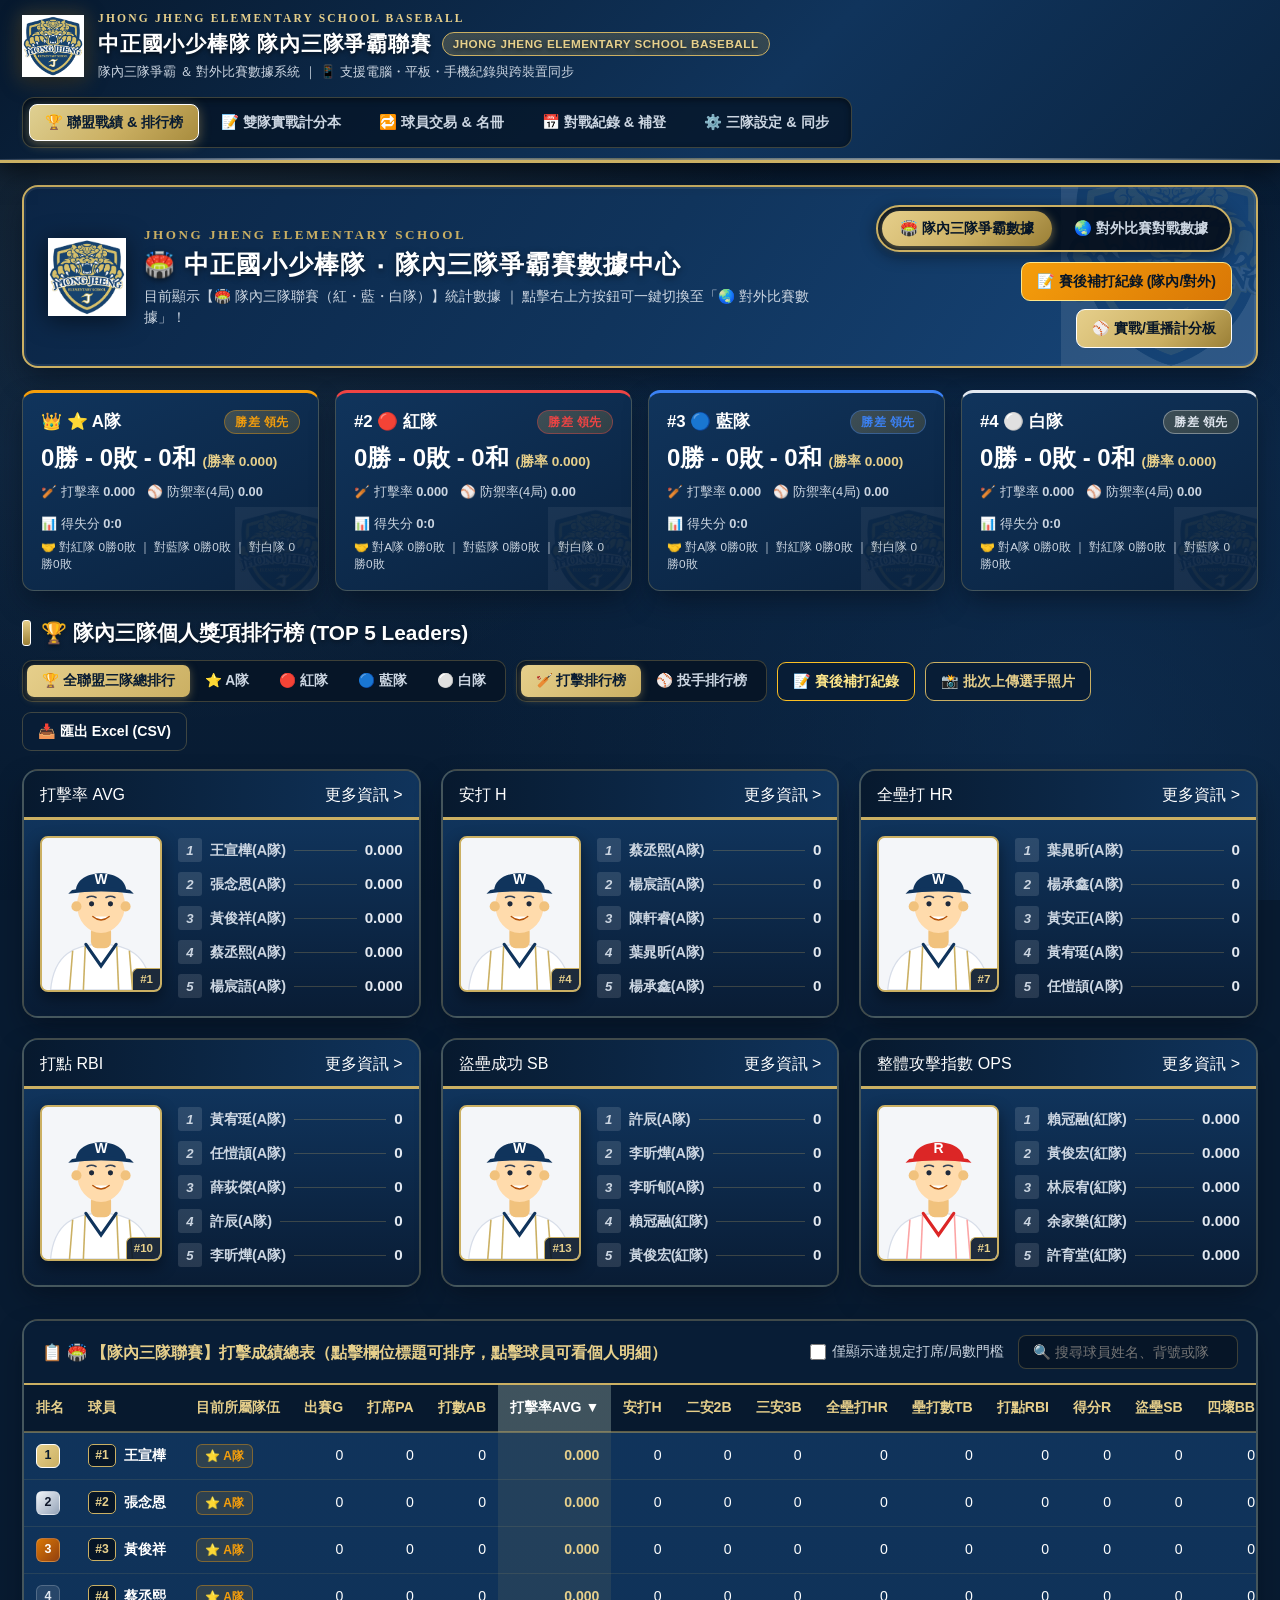
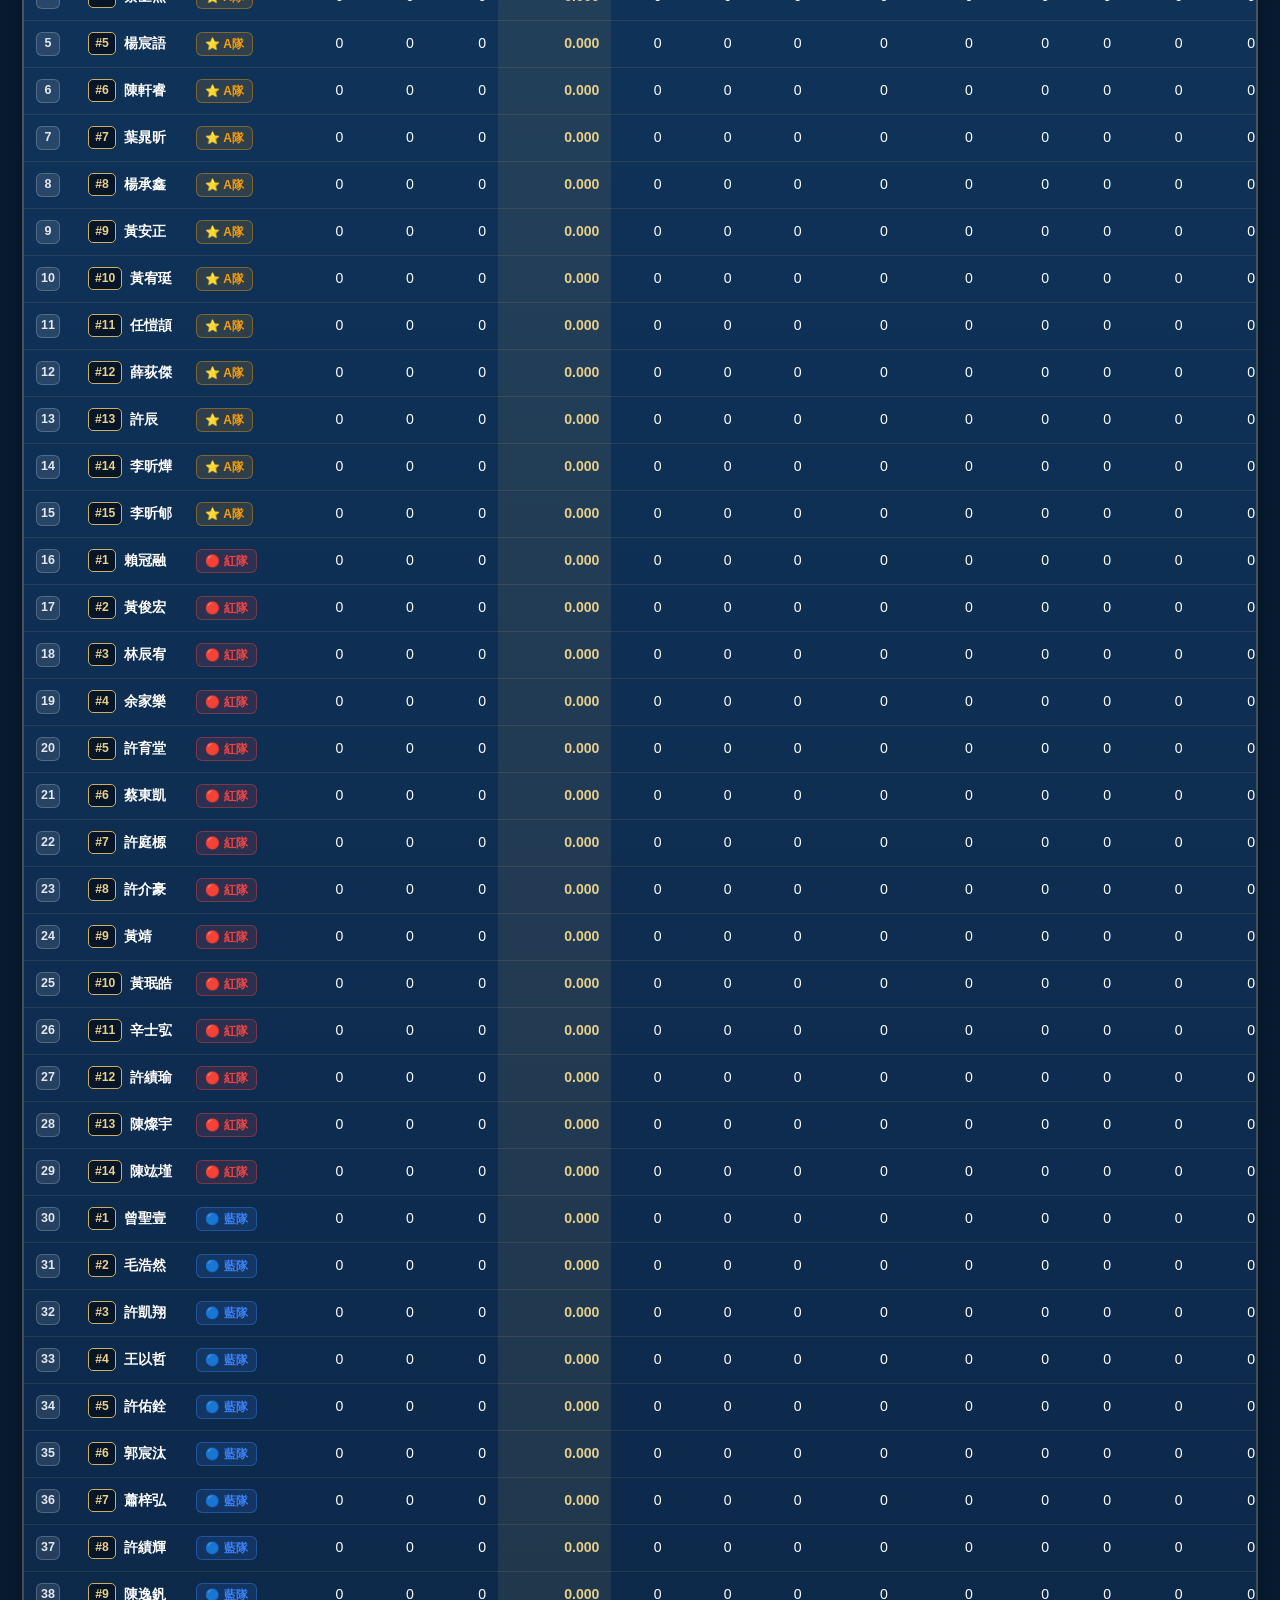
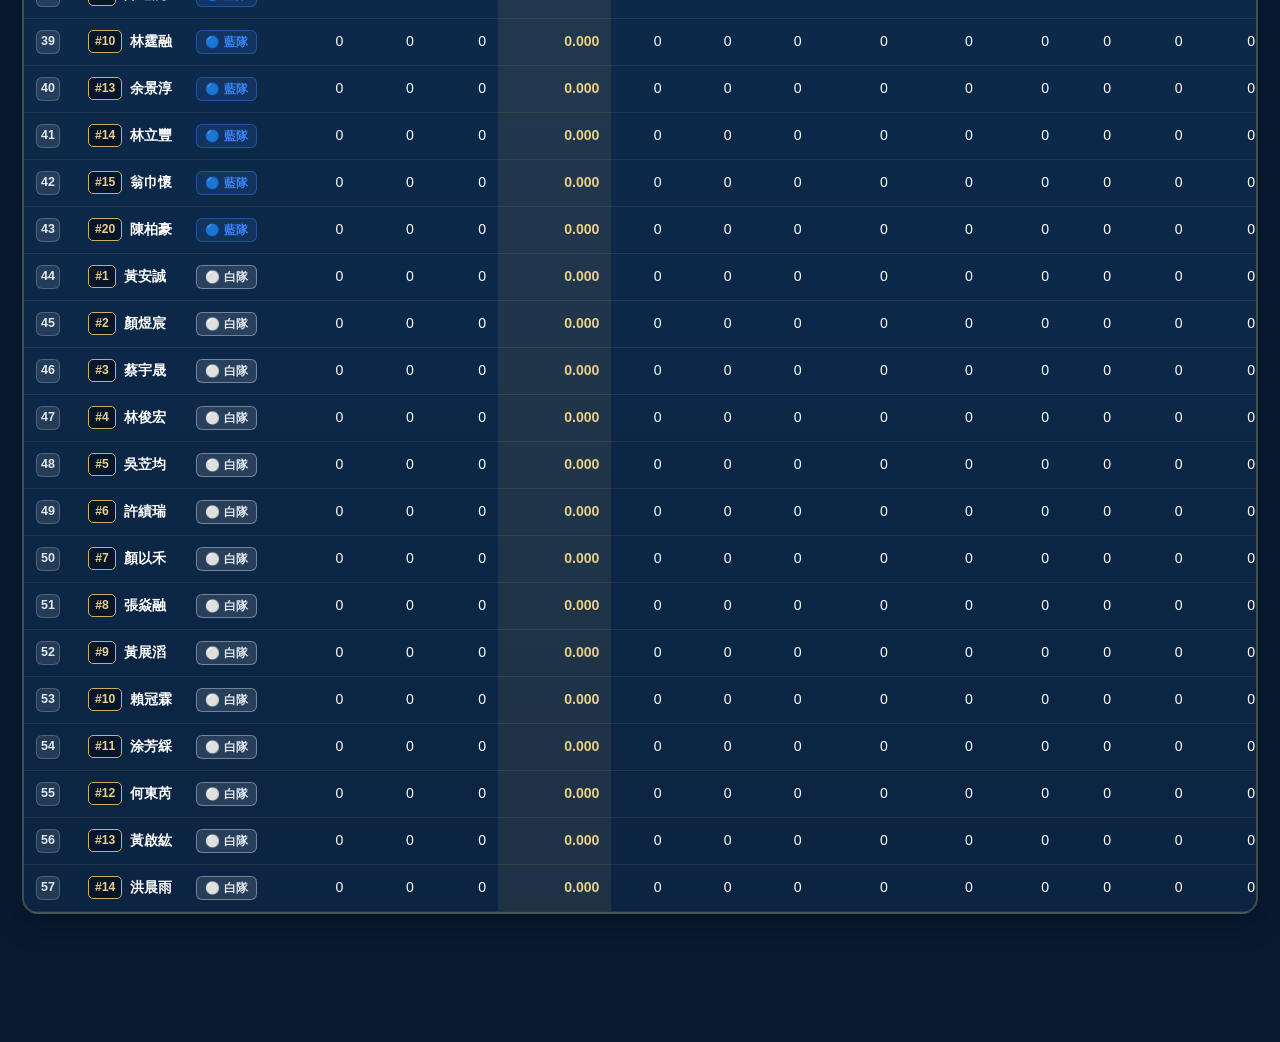
==== index.html @ 038905d0 "Add files via upload" ====
<!DOCTYPE html>
<html lang="zh-TW">
<head>
    <meta charset="UTF-8">
    <meta name="viewport" content="width=device-width, initial-scale=1.0, maximum-scale=1.0, user-scalable=no">
    <meta name="apple-mobile-web-app-capable" content="yes">
    <meta name="apple-mobile-web-app-status-bar-style" content="black-translucent">
    <meta name="theme-color" content="#10345c">
    <title>中正國小少棒隊｜JHONG JHENG ELEMENTARY SCHOOL 三隊聯賽・數據排行・計分本</title>
    <link rel="icon" type="image/png" href="assets/logo.png">
    <link rel="apple-touch-icon" href="assets/logo.png">
    <link rel="manifest" href="manifest.json">
    <link rel="stylesheet" href="css/styles.css">
</head>
<body>

    <!-- 頂部中正國小金獅盾牌導覽列 -->
    <header class="top-header">
        <div class="header-inner">
            <div class="brand-group">
                <img src="assets/logo.png" alt="中正國小少棒隊徽 JHONG JHENG ELEMENTARY SCHOOL" class="brand-logo-img">
                <div class="brand-titles">
                    <div class="varsity-eng">JHONG JHENG ELEMENTARY SCHOOL BASEBALL</div>
                    <h1>
                        <span id="header-team-name">中正國小少棒隊 隊內三隊爭霸聯賽</span>
                        <span id="header-season-badge" class="season-badge">115學年度賽季</span>
                    </h1>
                    <p id="header-sub-title">三隊循環對抗・CPBL 數據排行・雙邊計分本・球員交易系統</p>
                </div>
            </div>

            <!-- 桌面與平板橫向導覽按鈕 -->
            <nav class="desktop-nav">
                <button class="nav-btn active" data-tab="toplist">🏆 聯盟戰績 & 排行榜</button>
                <button class="nav-btn" data-tab="scorebook">
                    📝 雙隊實戰計分本
                    <span id="nav-live-dot" class="live-dot" style="display:none;"></span>
                </button>
                <button class="nav-btn" data-tab="trades">🔁 球員交易 & 名冊</button>
                <button class="nav-btn" data-tab="games">📅 對戰紀錄 & 補登</button>
                <button class="nav-btn" data-tab="settings">⚙️ 三隊設定 & 同步</button>
            </nav>
        </div>
    </header>

    <!-- 主內容區 -->
    <main class="main-container">

        <!-- 中正國小少棒隊 金獅盾牌專屬英雄橫幅 + 隊內/對外數據一鍵切換 -->
        <section class="jj-hero-banner">
            <div class="jj-hero-left">
                <img src="assets/logo.png" alt="JHONG JHENG Crest" class="jj-hero-crest">
                <div class="jj-hero-text">
                    <div class="eng-motto">JHONG JHENG ELEMENTARY SCHOOL</div>
                    <h2 id="hero-mode-title">中正國小少棒隊 ‧ 隊內三隊爭霸賽數據中心</h2>
                    <p id="hero-mode-desc">瑞獅金爪・皇家藏青 ｜ 同一網址一鍵切換「隊內三隊聯賽」與「對外正式比賽」數據排行＆事後補打紀錄</p>
                </div>
            </div>
            <div style="display:flex;flex-direction:column;align-items:flex-end;gap:10px;z-index:1;">
                <!-- 🏟️ 隊內三隊 vs 🌏 對外比賽 一鍵切換膠囊 -->
                <div class="mode-switch-capsule">
                    <button type="button" id="btn-mode-intra" class="mode-switch-btn active" onclick="app.setDataMode('intra')">
                        🏟️ 隊內三隊爭霸數據
                    </button>
                    <button type="button" id="btn-mode-external" class="mode-switch-btn" onclick="app.setDataMode('external')">
                        🌏 對外比賽對戰數據
                    </button>
                </div>
                <div style="display:flex;gap:8px;flex-wrap:wrap;justify-content:flex-end;">
                    <button class="btn" style="background:linear-gradient(135deg,#f59e0b,#d97706);color:#061527;font-weight:900;border-color:#fde68a;" onclick="app.openQuickBoxEntryModal()">
                        📝 賽後補打紀錄 (隊內/對外)
                    </button>
                    <button class="btn btn-primary" onclick="app.switchTab('scorebook')">⚾ 實戰/重播計分板</button>
                </div>
            </div>
        </section>

        <!-- 三隊聯盟戰績排行看板 / 對外比賽戰績總覽看板 -->
        <section id="league-standings-container" class="team-summary-bar"></section>

        <!-- ==============================================================
             分頁 1：CPBL 風格數據排行榜與全聯盟統計表 (Toplist View)
             ============================================================== -->
        <section id="view-toplist" class="tab-view active">
            <div class="section-toolbar">
                <h2 id="toplist-section-title" class="section-title">CPBL 個人獎項排行榜 (TOP 5 Leaders)</h2>
                <div style="display:flex;align-items:center;gap:10px;flex-wrap:wrap;">
                    <div id="team-filter-pills" class="pill-switch"></div>
                    <div class="pill-switch">
                        <button id="btn-cat-batting" class="pill-btn active" onclick="app.setStatsCategory('batting')">🏏 打擊排行榜</button>
                        <button id="btn-cat-pitching" class="pill-btn" onclick="app.setStatsCategory('pitching')">⚾ 投手排行榜</button>
                    </div>
                    <button class="btn" style="border-color:#fbbf24;color:#fde68a;" onclick="app.openQuickBoxEntryModal()">📝 賽後補打紀錄</button>
                    <button class="btn" style="border-color:var(--jj-gold);color:var(--jj-gold-light);" onclick="app.goToPhotoUploadSection()">📸 批次上傳選手照片</button>
                    <button class="btn" onclick="app.exportCSVStats()">📥 匯出 Excel (CSV)</button>
                </div>
            </div>

            <!-- CPBL 風格 TOP 5 榮譽卡片網格 -->
            <div id="toplist-podium-grid" class="toplist-grid"></div>

            <!-- 完整可排序數據統計總表 -->
            <div class="stats-table-card">
                <div class="table-filter-bar">
                    <strong id="table-category-title" style="font-size:1.02rem;color:var(--cpbl-gold-light);">📋 聯盟打擊成績總表</strong>
                    <div style="display:flex;align-items:center;gap:14px;flex-wrap:wrap;">
                        <label style="display:flex;align-items:center;gap:6px;font-size:0.86rem;cursor:pointer;color:var(--text-secondary);">
                            <input type="checkbox" onchange="app.toggleQualifyFilter(this.checked)" style="width:16px;height:16px;">
                            僅顯示達規定打席/局數門檻
                        </label>
                        <input type="search" class="search-input" placeholder="🔍 搜尋球員姓名、背號或隊伍..." oninput="app.setSearchQuery(this.value)">
                    </div>
                </div>
                <div class="table-scroll-wrapper">
                    <table class="cpbl-table">
                        <thead id="cpbl-stats-thead"></thead>
                        <tbody id="cpbl-stats-tbody"></tbody>
                    </table>
                </div>
            </div>
        </section>

        <!-- ==============================================================
             分頁 2：三隊雙邊對戰實戰電子計分本 (Dual-Team Live Scorebook)
             ============================================================== -->
        <section id="view-scorebook" class="tab-view">
            <!-- 雙頻道實戰計分本切換器（校內三隊賽 ⇄ 對外代表隊） -->
            <div class="channel-switch-bar" style="margin-bottom:16px;">
                <button type="button" id="sb-channel-btn-intra" class="channel-pill active" onclick="app.switchScorebookChannel('intra')">
                    <span id="sb-dot-intra" class="channel-status-dot"></span>
                    <span id="sb-label-intra">🏟️ 校內比賽計分本</span>
                </button>
                <button type="button" id="sb-channel-btn-external" class="channel-pill channel-ext" onclick="app.switchScorebookChannel('external')">
                    <span id="sb-dot-external" class="channel-status-dot"></span>
                    <span id="sb-label-external">🌏 對外比賽計分本</span>
                </button>
            </div>

            <!-- A. 開新比賽設定面板 (支援隊內三隊練習賽 & 對外正式比賽實戰/事後逐球重播補打) -->
            <div id="scorebook-setup-panel" class="stats-table-card" style="padding:22px;">
                <div class="section-toolbar">
                    <h2 id="setup-panel-title" class="section-title">⚾ 開啟新比賽（實戰逐球記錄 ／ 賽後逐打席重播補打）</h2>
                    <button class="btn" style="background:linear-gradient(135deg,#f59e0b,#d97706);color:#061527;font-weight:900;border-color:#fde68a;" onclick="app.openQuickBoxEntryModal()">
                        📝 現場沒空記？點此「賽後表格快速補打紀錄」
                    </button>
                </div>

                <!-- 選擇比賽性質：隊內三隊賽 vs 對外比賽 -->
                <div style="margin-bottom:16px;padding:12px 16px;background:rgba(6,21,39,0.65);border:1.5px solid var(--jj-gold);border-radius:12px;display:flex;align-items:center;justify-content:space-between;flex-wrap:wrap;gap:10px;">
                    <div style="font-weight:900;color:var(--jj-gold-light);font-size:0.95rem;">
                        🎯 請選擇本場比賽類型（數據將自動歸入對應排行榜）：
                    </div>
                    <div class="pill-switch">
                        <button type="button" id="setup-type-intra" class="pill-btn active" onclick="app.setSetupGameType('intra')">
                            🏟️ 隊內三隊練習賽（紅・藍・白隊）
                        </button>
                        <button type="button" id="setup-type-external" class="pill-btn" onclick="app.setSetupGameType('external')">
                            🌏 對外正式/友誼賽（🦁 中正國小 vs 外校對手）
                        </button>
                    </div>
                </div>

                <!-- 對外比賽專屬設定列（當選擇「對外正式/友誼賽」時顯示） -->
                <div id="setup-external-fields" class="form-grid" style="display:none;margin-bottom:14px;padding:14px;background:rgba(56,189,248,0.1);border:1.5px solid #38bdf8;border-radius:12px;">
                    <div class="form-group">
                        <label style="color:#7dd3fc;font-weight:800;">⚔️ 外校對手學校名稱（必填）</label>
                        <input type="text" id="setup-opp-name" class="form-control" placeholder="例如：復興國小、忠孝國小、東園國小" value="外校對手">
                    </div>
                    <div class="form-group">
                        <label style="color:#7dd3fc;font-weight:800;">🦁 中正國小攻守順序</label>
                        <select id="setup-jj-side" class="form-control">
                            <option value="away" selected>🚩 中正國小先攻（客隊・上半局打擊）</option>
                            <option value="home">🏠 中正國小後攻（主隊・下半局打擊）</option>
                        </select>
                    </div>
                </div>

                <div class="form-grid">
                    <div class="form-group">
                        <label>比賽日期（若事後補打可選過去日期）</label>
                        <input type="date" id="setup-game-date" class="form-control">
                    </div>
                    <div class="form-group">
                        <label>賽事名稱 / 盃賽輪次</label>
                        <input type="text" id="setup-tournament" class="form-control" value="隊內三隊爭霸練習賽 (4局制)">
                    </div>
                    <div class="form-group">
                        <label>正規比賽局數</label>
                        <select id="setup-innings" class="form-control">
                            <option value="4" selected>4 局制（中正隊內比賽標準）</option>
                            <option value="3">3 局制（短局循環賽）</option>
                            <option value="5">5 局制</option>
                            <option value="6">6 局制（對外正式少棒賽標準）</option>
                        </select>
                    </div>
                    <div class="form-group" id="setup-pitcher-mode-group">
                        <label>投手指派模式（練習賽預設由自己隊伍投手投球）</label>
                        <select id="setup-pitcher-mode" class="form-control">
                            <option value="same" selected>🤝 同隊投手制（自己隊伍的投手投給自己隊友打）</option>
                            <option value="opponent">⚔️ 對抗投手制（由守備方投手投球）</option>
                        </select>
                    </div>
                </div>

                <!-- A1. 隊內三隊對戰先發設定區 -->
                <div id="setup-intra-lineup-grid" class="scorebook-layout" style="margin-top:16px;">
                    <div style="background:var(--bg-secondary);padding:16px;border-radius:12px;border:1px solid var(--border-color);">
                        <h3 style="color:var(--cpbl-gold-light);margin-bottom:10px;">🚩 先攻隊伍（客隊 Away — 上半局進攻 ＆ 由本隊投手投球）</h3>
                        <div class="form-grid">
                            <div class="form-group">
                                <label>選擇先攻隊伍</label>
                                <select id="setup-away-team" class="form-control" onchange="app.updateSetupTeamLineups()"></select>
                            </div>
                            <div class="form-group">
                                <label>先攻隊本隊投手（上半局投球給自己隊友打）</label>
                                <select id="setup-away-sp" class="form-control"></select>
                            </div>
                        </div>
                        <label style="display:block;font-size:0.82rem;color:var(--text-secondary);margin-bottom:6px;">勾選先攻隊本場打序球員：</label>
                        <div id="setup-away-lineup-list" style="display:grid;gap:6px;"></div>
                    </div>

                    <div style="background:var(--bg-secondary);padding:16px;border-radius:12px;border:1px solid var(--border-color);">
                        <h3 style="color:#93c5fd;margin-bottom:10px;">🏠 後攻隊伍（主隊 Home — 下半局進攻 ＆ 由本隊投手投球）</h3>
                        <div class="form-grid">
                            <div class="form-group">
                                <label>選擇後攻隊伍</label>
                                <select id="setup-home-team" class="form-control" onchange="app.updateSetupTeamLineups()"></select>
                            </div>
                            <div class="form-group">
                                <label>後攻隊本隊投手（下半局投球給自己隊友打）</label>
                                <select id="setup-home-sp" class="form-control"></select>
                            </div>
                        </div>
                        <label style="display:block;font-size:0.82rem;color:var(--text-secondary);margin-bottom:6px;">勾選後攻隊本場打序球員：</label>
                        <div id="setup-home-lineup-list" style="display:grid;gap:6px;"></div>
                    </div>
                </div>

                <!-- A2. 對外比賽（🦁 中正國小代表隊）先發打序與先發投手設定區 -->
                <div id="setup-external-lineup-box" style="display:none;margin-top:16px;background:var(--bg-secondary);padding:16px;border-radius:12px;border:1.5px solid var(--jj-gold);">
                    <h3 style="color:var(--jj-gold-light);margin-bottom:10px;">🦁 中正國小少棒代表隊 — 本場對外先發投手 ＆ 先發打序（⭐ A隊主力優先置頂）</h3>
                    <div class="form-grid" style="margin-bottom:12px;">
                        <div class="form-group">
                            <label>⚾ 中正國小本場先發投手 (SP)</label>
                            <select id="setup-ext-jj-sp" class="form-control"></select>
                        </div>
                    </div>
                    <label style="display:block;font-size:0.84rem;color:var(--text-secondary);margin-bottom:6px;">🔢 點擊下方球員排入本場對外先發打序（第 1 棒 ～ 第 N 棒）：</label>
                    <div id="setup-ext-jj-lineup-list" style="display:grid;gap:6px;"></div>
                </div>

                <div style="margin-top:20px;display:flex;justify-content:space-between;align-items:center;flex-wrap:wrap;gap:10px;">
                    <button type="button" class="btn" onclick="app.openQuickBoxEntryModal()">
                        📋 不想逐球按？改用「賽後表格快速補打紀錄」
                    </button>
                    <button class="btn btn-primary" style="font-size:1.05rem;padding:12px 26px;" onclick="app.handleStartLiveGame()">
                        🚀 開始比賽！進入實戰/補打計分板
                    </button>
                </div>
            </div>

            <!-- B. 進行中比賽實戰操作台 (支援手機直向與平板雙欄) -->
            <div id="scorebook-live-panel" style="display:none;">
                <div class="scoreboard-box">
                    <div class="scoreboard-top-meta">
                        <span id="live-tournament-title">比賽進行中</span>
                        <div style="display:flex;align-items:center;gap:8px;">
                            <button type="button" class="btn" style="padding:3px 10px;font-size:0.76rem;border-color:var(--jj-gold);" onclick="app.shareParentLiveLink()">
                                📺 複製家長直播連結
                            </button>
                            <span id="live-inning-badge" class="inning-badge-live">1局上</span>
                        </div>
                    </div>
                    <div class="table-scroll-wrapper">
                        <table id="live-linescore-table" class="linescore-table"></table>
                    </div>
                    <div class="bso-pitch-strip">
                        <div class="bso-group">
                            <div class="bso-item">
                                <span style="color:var(--ball-green);">B</span>
                                <span id="dot-b-1" class="bso-dot"></span>
                                <span id="dot-b-2" class="bso-dot"></span>
                                <span id="dot-b-3" class="bso-dot"></span>
                            </div>
                            <div class="bso-item">
                                <span style="color:var(--strike-yellow);">S</span>
                                <span id="dot-s-1" class="bso-dot"></span>
                                <span id="dot-s-2" class="bso-dot"></span>
                            </div>
                            <div class="bso-item">
                                <span style="color:var(--out-red);">O</span>
                                <span id="dot-o-1" class="bso-dot"></span>
                                <span id="dot-o-2" class="bso-dot"></span>
                            </div>
                        </div>
                        <div id="live-pitch-count-pill" class="pitch-limit-pill">⚾ 投手用球數：0 球</div>
                    </div>
                </div>

                <div class="scorebook-layout live-scorebook-grid">
                    <div class="live-left-col">
                        <div class="diamond-card" id="live-diamond-card">
                            <div class="diamond-mode-banner">
                                <span id="live-attack-defense-tag" class="attack-defense-tag batting">🔥 對戰進行中</span>
                                <button class="btn" style="padding:4px 10px;font-size:0.78rem;" onclick="window.scorebook.switchHalfInning(true); app.renderScorebookView();">
                                    🔔 手動換半局 (攻守交換)
                                </button>
                            </div>

                            <div class="diamond-field">
                                <div class="diamond-lines"></div>
                                <div id="diamond-base-second" class="base-node base-second" onclick="app.onBaseClicked('second')">
                                    <span class="base-label">二壘 (2B)</span>
                                    <span id="diamond-runner-second" class="runner-name">空壘</span>
                                </div>
                                <div id="diamond-base-third" class="base-node base-third" onclick="app.onBaseClicked('third')">
                                    <span class="base-label">三壘 (3B)</span>
                                    <span id="diamond-runner-third" class="runner-name">空壘</span>
                                </div>
                                <div id="diamond-base-first" class="base-node base-first" onclick="app.onBaseClicked('first')">
                                    <span class="base-label">一壘 (1B)</span>
                                    <span id="diamond-runner-first" class="runner-name">空壘</span>
                                </div>
                                <div class="home-plate-indicator">⚾ 本壘 Home (點壘包可記盜壘/暴投推進)</div>
                            </div>

                            <!-- 🏟️ 球場大螢幕電視牆全壘打煙火特效 (HOME RUN Jumbotron Overlay) -->
                            <div id="hr-jumbotron-overlay" class="hr-jumbotron-overlay" onclick="app.hideHomeRunJumbotron()">
                                <canvas id="hr-fireworks-canvas" class="hr-fireworks-canvas"></canvas>
                                <div class="hr-jumbotron-content">
                                    <div class="hr-stadium-lights"></div>
                                    <div class="hr-flying-ball">⚾</div>
                                    <div class="hr-main-title" data-text="HOME RUN!">HOME RUN!</div>
                                    <div id="hr-batter-banner" class="hr-batter-banner">🔥 全壘打！</div>
                                    <div class="hr-sub-hint">🎆 JHONG JHENG STADIUM JUMBOTRON 🎆</div>
                                </div>
                            </div>
                        </div>

                        <!-- 當前打者 vs 投手雙邊對決資訊列 -->
                        <div id="live-matchup-info" class="matchup-bar"></div>

                        <div class="action-pad-card play-log-card" style="margin-top:14px;">
                            <div class="pad-group-title">
                                <span>📢 即時逐球/打席文字轉播 (Play-by-Play)</span>
                            </div>
                            <div id="live-play-log" class="play-log-list"></div>
                        </div>
                    </div>

                    <!-- 右欄：手機/平板大按鈕記錄區 -->
                    <div class="action-pad-card live-right-col">
                        <!-- 語音播報確認橫幅與擬真主播聲線選擇 -->
                        <div class="voice-confirm-bar">
                            <div id="voice-action-toast" class="voice-action-toast">🔊 點擊下方按鈕將同步語音播報確認</div>
                            <div style="display:flex;align-items:center;gap:6px;flex-wrap:wrap;">
                                <select id="voice-select-dropdown" class="form-control" style="width:auto;max-width:165px;padding:4px 8px;font-size:0.75rem;height:30px;" onchange="app.onVoiceSelectChange(this.value)" title="選擇播報員聲線（推薦 Natural 自然人聲）">
                                    <option value="">🎙️ 自動最佳擬真人聲</option>
                                </select>
                                <button type="button" id="btn-toggle-voice" class="btn voice-toggle-btn" onclick="app.toggleVoiceAnnounce()">
                                    🔊 語音播報：開
                                </button>
                            </div>
                        </div>

                        <div class="pad-group-title">
                            <span>1️⃣ 逐球記錄（同時累計球數與守備隊投手用球數）</span>
                            <button class="btn" style="padding:4px 10px;font-size:0.78rem;" onclick="app.handleUndo()">↩️ 復原上一步 (Undo)</button>
                        </div>
                        <div class="pitch-btn-grid">
                            <button class="touch-btn btn-strike" onclick="app.handlePitchBtn('strike_looking')">
                                好球進壘<small>Strike (目送)</small>
                            </button>
                            <button class="touch-btn btn-strike" onclick="app.handlePitchBtn('strike_swinging')">
                                揮棒落空<small>Swinging</small>
                            </button>
                            <button class="touch-btn btn-foul" onclick="app.handlePitchBtn('foul')">
                                界外球<small>Foul Ball</small>
                            </button>
                            <button class="touch-btn btn-ball" onclick="app.handlePitchBtn('ball')">
                                壞球<small>Ball</small>
                            </button>
                        </div>

                        <div class="pad-group-title">
                            <span>2️⃣ 打席結果：安打與保送上壘（同時記打者安打/打點 & 投手被安打/失分）</span>
                        </div>
                        <div class="play-btn-grid">
                            <button class="touch-btn btn-hit" onclick="app.handlePlayBtn('1B')">
                                一壘安打<small>1B Single</small>
                            </button>
                            <button class="touch-btn btn-hit" onclick="app.handlePlayBtn('2B')">
                                二壘安打<small>2B Double</small>
                            </button>
                            <button class="touch-btn btn-hit" onclick="app.handlePlayBtn('3B')">
                                三壘安打<small>3B Triple</small>
                            </button>
                            <button class="touch-btn btn-hr" onclick="app.handlePlayBtn('HR')">
                                🔥 全壘打<small>HR Home Run</small>
                            </button>
                            <button class="touch-btn btn-walk" onclick="app.handlePlayBtn('BB')">
                                四壞保送<small>BB Walk</small>
                            </button>
                            <button class="touch-btn btn-walk" onclick="app.handlePlayBtn('HBP')">
                                觸身球<small>HBP</small>
                            </button>
                        </div>

                        <div class="pad-group-title">
                            <span>3️⃣ 打席結果：出局、犧牲打與守備失誤</span>
                        </div>
                        <div class="play-btn-grid">
                            <button class="touch-btn btn-out" onclick="app.handlePlayBtn('SO')">
                                三振出局<small>SO Strikeout</small>
                            </button>
                            <button class="touch-btn btn-out" onclick="app.handlePlayBtn('GO')">
                                滾地出局<small>GO Groundout</small>
                            </button>
                            <button class="touch-btn btn-out" onclick="app.handlePlayBtn('FO')">
                                飛球出局<small>FO Flyout</small>
                            </button>
                            <button class="touch-btn btn-out" onclick="app.handlePlayBtn('DP')">
                                雙殺守備<small>DP (2 Outs)</small>
                            </button>
                            <button class="touch-btn btn-sac" onclick="app.handlePlayBtn('SAC')">
                                犧牲觸擊<small>SAC Bunt</small>
                            </button>
                            <button class="touch-btn btn-sac" onclick="app.handlePlayBtn('SF')">
                                高飛犧牲打<small>SF (三壘得分)</small>
                            </button>
                            <button class="touch-btn btn-walk" style="grid-column: span 3;" onclick="app.handlePlayBtn('ROE')">
                                ⚠️ 守備失誤上壘 (Error / ROE) — 記守備方失誤 1 次、非自責分
                            </button>
                        </div>

                        <div class="utility-btn-row">
                            <button class="btn" onclick="app.openChangePitcherModal()">🔄 更換投手</button>
                            <button class="btn" onclick="app.promptChangeBatter()">🔢 排序打序 / 切換棒次</button>
                            <button class="btn btn-primary" style="margin-left:auto;" onclick="app.openFinalizeGameModal()">
                                🏁 結束比賽並結算兩隊成績
                            </button>
                            <button class="btn btn-danger" onclick="app.cancelLiveGame()">放棄本場</button>
                        </div>
                    </div>
                </div>
            </div>
        </section>

        <!-- ==============================================================
             分頁 3：球員交易中心與三隊球員名冊管理 (Trades & Roster View)
             ============================================================== -->
        <section id="view-trades" class="tab-view">
            <div class="section-toolbar">
                <h2 class="section-title">🔁 三隊球員交易中心 (Trade Center) & 異動公告</h2>
                <button class="btn btn-primary" onclick="app.openEditPlayerModal()">➕ 新增球員至隊伍</button>
            </div>

            <!-- 球員交易操作台 + 交易歷史公告 -->
            <div class="scorebook-layout" style="margin-bottom:24px;">
                <div class="stats-table-card" style="padding:20px;margin-bottom:0;">
                    <h3 style="color:var(--cpbl-gold-light);margin-bottom:6px;">🤝 發起球員交易 / 隊伍移籍</h3>
                    <p style="font-size:0.82rem;color:var(--text-secondary);margin-bottom:14px;">
                        勾選雙方欲交換的球員（支援 1換1、多換多、或單方轉隊）。交易後球員將移籍至新隊伍，且<strong>交易前在原隊伍的比賽數據會完整保留</strong>於個人分段數據與原隊歷史戰績中！
                    </p>

                    <div class="form-grid">
                        <div class="form-group">
                            <label>甲方隊伍 (送出球員至乙方)</label>
                            <select id="trade-team-a" class="form-control" onchange="app.renderTradeMachine()"></select>
                            <div id="trade-players-a" style="margin-top:8px;display:grid;gap:6px;max-height:210px;overflow-y:auto;"></div>
                        </div>
                        <div class="form-group">
                            <label>乙方隊伍 (送出球員至甲方)</label>
                            <select id="trade-team-b" class="form-control" onchange="app.renderTradeMachine()"></select>
                            <div id="trade-players-b" style="margin-top:8px;display:grid;gap:6px;max-height:210px;overflow-y:auto;"></div>
                        </div>
                    </div>

                    <div class="form-group" style="margin-bottom:14px;">
                        <label>交易說明 / 備註（將顯示於聯盟交易公告）</label>
                        <input type="text" id="trade-note" class="form-control" placeholder="例如：季中戰力平衡交易，雙方補強投手與游擊防區">
                    </div>

                    <button class="btn btn-primary" style="width:100%;justify-content:center;padding:11px;" onclick="app.executeTrade()">
                        🔁 正式執行球員交易並發布公告
                    </button>
                </div>

                <div class="stats-table-card" style="padding:20px;margin-bottom:0;">
                    <h3 style="color:var(--cpbl-gold-light);margin-bottom:12px;">📢 聯盟官方球員交易與異動歷史紀錄</h3>
                    <div id="trade-history-list" style="max-height:360px;overflow-y:auto;"></div>
                </div>
            </div>

            <!-- 📸 選手照片整個資料夾批次上傳專區 (檔名＝選手名稱) -->
            <div id="photo-batch-upload-section" class="stats-table-card" style="padding:20px;margin-bottom:24px;">
                <div style="display:flex;justify-content:space-between;align-items:flex-start;flex-wrap:wrap;gap:14px;margin-bottom:14px;">
                    <div>
                        <h3 style="color:var(--cpbl-gold-light);margin-bottom:6px;font-size:1.12rem;">
                            📸 選手照片資料夾批次上傳區（檔名 ＝ 選手名稱，例如：賴冠融.jpg）
                        </h3>
                        <p style="font-size:0.84rem;color:var(--text-secondary);">
                            選擇包含學生照片的<strong>整個資料夾</strong>（或多張照片），系統會自動比對照片檔名與三隊 42 位選手姓名，自動壓縮裁切並同步至雲端資料庫與 CPBL 第一名排行榜！您也可以直接點擊下方任一選手大頭貼單獨更換照片。
                        </p>
                    </div>
                    <div style="display:flex;gap:10px;flex-wrap:wrap;">
                        <label class="btn btn-primary" style="cursor:pointer;">
                            📁 選擇整個照片資料夾上傳
                            <input type="file" id="folder-photo-input" webkitdirectory directory multiple accept="image/*" style="display:none;" onchange="app.handleFolderPhotoUpload(event)">
                        </label>
                        <label class="btn" style="cursor:pointer;border-color:var(--jj-gold);">
                            🖼️ 或多選照片檔案上傳
                            <input type="file" id="multi-photo-input" multiple accept="image/*" style="display:none;" onchange="app.handleFolderPhotoUpload(event)">
                        </label>
                        <input type="file" id="single-player-photo-input" accept="image/*" style="display:none;" onchange="app.handleSinglePlayerPhotoUpload(event)">
                    </div>
                </div>

                <div id="photo-upload-status-bar" style="font-size:0.84rem;font-weight:800;color:var(--jj-gold-light);margin-bottom:12px;"></div>
                <div id="photo-upload-wall-grid" class="photo-wall-grid"></div>
            </div>

            <!-- 三隊球員完整名冊 -->
            <div class="stats-table-card">
                <div class="table-filter-bar">
                    <strong style="color:var(--cpbl-gold-light);">🧢 三隊全體球員名冊（點擊球員姓名可查看個人數據卡與交易前後分段數據）</strong>
                </div>
                <div class="table-scroll-wrapper">
                    <table class="cpbl-table">
                        <thead>
                            <tr>
                                <th class="align-left">目前隊伍</th>
                                <th class="align-left">背號</th>
                                <th class="align-left">姓名</th>
                                <th class="align-left">年級</th>
                                <th class="align-left">守備位置</th>
                                <th class="align-left">投打習慣</th>
                                <th>本季總打擊</th>
                                <th>本季總投球</th>
                                <th class="align-left">球員備註 / 交易紀錄</th>
                                <th>操作</th>
                            </tr>
                        </thead>
                        <tbody id="roster-list-tbody"></tbody>
                    </table>
                </div>
            </div>
        </section>

        <!-- ==============================================================
             分頁 4：歷史對戰紀錄與單場 Box Score (Games History View)
             ============================================================== -->
        <section id="view-games" class="tab-view">
            <div class="section-toolbar">
                <h2 class="section-title" id="games-history-section-title">歷史對戰計分本與成績查詢（隊內三隊賽 ＆ 對外賽事）</h2>
                <div style="display:flex;gap:10px;flex-wrap:wrap;">
                    <button class="btn" style="background:linear-gradient(135deg,#0f3d3e,#0b5345);color:#fff;border-color:#34d399;font-weight:900;" onclick="app.openQuickBoxEntryModal(null, 'external')">🌏 補打對外比賽紀錄</button>
                    <button class="btn" onclick="app.openQuickBoxEntryModal(null, 'intra')">🏟️ 補打隊內比賽紀錄</button>
                    <button class="btn btn-primary" onclick="app.switchTab('scorebook')">⚾ 前往實戰計分本</button>
                </div>
            </div>
            <div id="games-history-list" class="games-list-grid"></div>
        </section>

        <!-- ==============================================================
             分頁 5：三隊自訂名稱、規則設定與跨裝置同步 (Settings View)
             ============================================================== -->
        <section id="view-settings" class="tab-view">
            <div class="section-toolbar">
                <h2 class="section-title">三隊名稱自訂・少棒規則設定・跨裝置同步</h2>
            </div>

            <div class="scorebook-layout">
                <div class="stats-table-card" style="padding:20px;">
                    <h3 style="color:var(--cpbl-gold-light);margin-bottom:14px;">⚙️ 聯盟與三支隊伍名稱/代表色設定</h3>
                    <div class="form-group" style="margin-bottom:12px;">
                        <label>聯盟名稱</label>
                        <input type="text" id="set-team-name" class="form-control">
                    </div>
                    <div class="form-group" style="margin-bottom:12px;">
                        <label>賽季副標題</label>
                        <input type="text" id="set-season-name" class="form-control">
                    </div>
                    <div class="form-group" style="margin-bottom:12px;">
                        <label>學生三支隊伍設定（圖示 / 隊名 / 代表色）</label>
                        <div id="settings-teams-edit-list"></div>
                    </div>
                    <div class="form-group" style="margin-bottom:12px;">
                        <label>防禦率 (ERA) 計算基準局數</label>
                        <select id="set-era-base" class="form-control">
                            <option value="4" selected>4 局制（隊內比賽標準 ERA = 自責分 × 4 ÷ 局數）</option>
                            <option value="6">6 局制（正式少棒標準 ERA = 自責分 × 6 ÷ 局數）</option>
                            <option value="9">9 局制（職棒 CPBL 標準 ERA = 自責分 × 9 ÷ 局數）</option>
                        </select>
                    </div>
                    <div class="form-group" style="margin-bottom:16px;">
                        <label>少棒單場投手用球數保護提醒門檻（球）</label>
                        <input type="number" id="set-pitch-warn" class="form-control" value="65">
                    </div>
                    <button class="btn btn-primary" onclick="app.saveSettings()">💾 儲存聯盟與三隊設定</button>
                </div>

                <div class="stats-table-card" style="padding:20px;">
                    <h3 style="color:var(--cpbl-gold-light);margin-bottom:10px;">🔥 Firebase 雲端即時資料庫設定（GitHub Pages 跨網即時同步）</h3>
                    <div id="firebase-status-badge" style="font-size:0.84rem;font-weight:800;margin-bottom:10px;"></div>
                    <div class="form-group" style="margin-bottom:10px;">
                        <label>貼上您的 Firebase Realtime Database 網址（或直接貼上整段 firebaseConfig 程式碼）</label>
                        <input type="text" id="set-firebase-url" class="form-control" placeholder="例如：https://jhong-jheng-baseball-default-rtdb.asia-southeast1.firebasedatabase.app">
                    </div>
                    <div style="display:flex;gap:8px;flex-wrap:wrap;margin-bottom:18px;padding-bottom:16px;border-bottom:1px solid var(--border-color);">
                        <button class="btn btn-primary" onclick="app.connectFirebaseFromUI()">⚡ 連線並立即同步至 Firebase 雲端</button>
                        <button class="btn" onclick="app.downloadFirebaseConfigFile()">📥 下載 firebase-config.js 設定檔（供上傳 GitHub）</button>
                    </div>

                    <h3 style="color:var(--cpbl-gold-light);margin-bottom:10px;">📱 本地備份與區域網路同步</h3>
                    <p style="font-size:0.84rem;color:var(--text-secondary);margin-bottom:12px;">
                        除了 Firebase 雲端同步外，您也可以隨時匯出/匯入 JSON 備份檔，或匯出 Excel 統計表。
                    </p>

                    <div style="display:flex;flex-wrap:wrap;gap:10px;margin-bottom:20px;">
                        <button class="btn btn-primary" onclick="app.exportJSONBackup()">📤 匯出三隊完整備份 (.json)</button>
                        <label class="btn" style="cursor:pointer;">
                            📥 匯入備份檔 (.json)
                            <input type="file" accept=".json" style="display:none;" onchange="app.importJSONBackup(event)">
                        </label>
                        <button class="btn" onclick="app.exportCSVStats()">📊 匯出 Excel 統計表 (.csv)</button>
                    </div>

                    <div style="padding-top:16px;border-top:1px solid var(--border-color);display:flex;gap:10px;flex-wrap:wrap;">
                        <button class="btn" onclick="if(confirm('確定要還原為預設的三隊聯盟範例資料嗎？')){window.store.resetToDefault();app.refreshAll();}">
                            🔄 還原預設三隊範例資料
                        </button>
                        <button class="btn btn-danger" onclick="if(confirm('確定要清空所有比賽與交易紀錄（保留三隊與球員名單）嗎？')){window.store.clearGamesAndTradesKeepTeams();app.refreshAll();}">
                            🗑️ 清空比賽與交易紀錄（重新開季）
                        </button>
                    </div>
                </div>
            </div>
        </section>

    </main>

    <!-- 手機與平板底部固定導覽列 -->
    <nav class="mobile-bottom-nav">
        <button class="mobile-nav-item active" data-tab="toplist">
            <span class="icon">🏆</span>
            <span>戰績排行</span>
        </button>
        <button class="mobile-nav-item" data-tab="scorebook">
            <span class="icon">📝</span>
            <span>計分本</span>
        </button>
        <button class="mobile-nav-item" data-tab="trades">
            <span class="icon">🔁</span>
            <span>交易/名冊</span>
        </button>
        <button class="mobile-nav-item" data-tab="games">
            <span class="icon">📅</span>
            <span>對戰紀錄</span>
        </button>
        <button class="mobile-nav-item" data-tab="settings">
            <span class="icon">⚙️</span>
            <span>設定/同步</span>
        </button>
    </nav>

    <!-- 通用彈窗 Modal -->
    <div id="runner-action-modal" class="modal-backdrop" onclick="if(event.target===this)app.closeModal('runner-action-modal')">
        <div class="modal-panel">
            <div class="modal-header">
                <h3 id="runner-modal-title" style="color:var(--cpbl-gold-light);font-size:1.1rem;">詳細資訊</h3>
                <button class="btn" style="padding:4px 10px;" onclick="app.closeModal('runner-action-modal')">✕ 關閉</button>
            </div>
            <div id="runner-modal-body"></div>
        </div>
    </div>

    <script src="js/firebase-config.js"></script>
    <script src="js/data.js"></script>
    <script src="js/stats-engine.js"></script>
    <script src="js/scorebook.js"></script>
    <script src="js/app.js"></script>
</body>
</html>
---- css/styles.css ----
/* ==========================================================================
   中正國小少棒隊 (JHONG JHENG ELEMENTARY SCHOOL) 專屬視覺主題樣式
   靈感與配色取自中正少棒「瑞獅金爪・皇家藏青盾牌」隊徽：
   - 主色：中正皇家藏青藍 (#10345c / #091e36)
   - 輔色：瑞獅古銅流金 (#cbb063 / #e5ce82) & 利爪純白 (#ffffff)
   ========================================================================== */

:root {
    --bg-primary: #081b31;
    --bg-secondary: #0d2847;
    --bg-card: #10345c;
    --bg-card-hover: #164375;
    --bg-surface: #0a213b;

    --jj-navy-deep: #061527;
    --jj-navy-shield: #10345c;
    --jj-gold: #cbb063;
    --jj-gold-light: #e6cf8b;
    --jj-gold-dark: #9a7f36;

    --border-color: rgba(203, 176, 99, 0.28);
    --border-highlight: rgba(203, 176, 99, 0.75);

    --text-primary: #ffffff;
    --text-secondary: #cbd5e1;
    --text-muted: #94a3b8;

    --cpbl-gold: #cbb063;
    --cpbl-gold-light: #e6cf8b;
    --cpbl-red: #dc2626;
    --cpbl-blue: #2563eb;
    --cpbl-green: #10b981;

    --ball-green: #22c55e;
    --strike-yellow: #eab308;
    --out-red: #ef4444;

    --radius-sm: 8px;
    --radius-md: 12px;
    --radius-lg: 16px;
    --shadow-lg: 0 12px 28px -6px rgba(4, 12, 24, 0.65);
}

* {
    box-sizing: border-box;
    margin: 0;
    padding: 0;
    -webkit-tap-highlight-color: transparent;
}

html, body {
    background-color: var(--bg-primary);
    background-image:
        radial-gradient(circle at 15% 15%, rgba(203, 176, 99, 0.08) 0%, transparent 45%),
        radial-gradient(circle at 85% 80%, rgba(16, 52, 92, 0.55) 0%, transparent 50%),
        linear-gradient(180deg, #061527 0%, #0a223e 50%, #07192e 100%);
    background-attachment: fixed;
    color: var(--text-primary);
    font-family: -apple-system, BlinkMacSystemFont, "Segoe UI", "Microsoft JhengHei", "PingFang TC", Roboto, sans-serif;
    line-height: 1.5;
    min-height: 100vh;
    overflow-x: hidden;
}

/* ==========================================================================
   頂部中正國小金獅盾牌導覽列 (JHONG JHENG Crest Header)
   ========================================================================== */
.top-header {
    background: linear-gradient(135deg, #07192e 0%, #10345c 60%, #0b2542 100%);
    border-bottom: 3px solid var(--jj-gold);
    position: sticky;
    top: 0;
    z-index: 100;
    box-shadow: 0 6px 24px rgba(0, 0, 0, 0.65), inset 0 -1px 0 rgba(255, 255, 255, 0.15);
}

.top-header::after {
    content: '';
    display: block;
    height: 2px;
    background: linear-gradient(90deg, transparent, #ffffff, var(--jj-gold), #ffffff, transparent);
    opacity: 0.45;
}

.header-inner {
    max-width: 1420px;
    margin: 0 auto;
    padding: 10px 22px;
    display: flex;
    align-items: center;
    justify-content: space-between;
    gap: 16px;
    flex-wrap: wrap;
}

.brand-group {
    display: flex;
    align-items: center;
    gap: 14px;
}

.brand-logo-img {
    width: 62px;
    height: 62px;
    object-fit: contain;
    filter: drop-shadow(0 3px 10px rgba(0, 0, 0, 0.65)) drop-shadow(0 0 8px rgba(203, 176, 99, 0.35));
    transition: transform 0.25s ease;
    flex-shrink: 0;
}

.brand-logo-img:hover {
    transform: scale(1.06) rotate(-2deg);
}

.brand-titles .varsity-eng {
    font-family: Georgia, "Times New Roman", serif;
    font-size: 0.72rem;
    font-weight: 800;
    letter-spacing: 2.2px;
    color: var(--jj-gold-light);
    text-transform: uppercase;
    margin-bottom: 1px;
}

.brand-titles h1 {
    font-size: 1.32rem;
    font-weight: 900;
    letter-spacing: 0.8px;
    color: #ffffff;
    text-shadow: 0 2px 4px rgba(0, 0, 0, 0.6);
    display: flex;
    align-items: center;
    gap: 10px;
    flex-wrap: wrap;
}

.season-badge {
    font-size: 0.73rem;
    background: linear-gradient(135deg, rgba(203, 176, 99, 0.25), rgba(154, 127, 54, 0.25));
    color: var(--jj-gold-light);
    border: 1.5px solid var(--jj-gold);
    padding: 2px 10px;
    border-radius: 999px;
    font-weight: 800;
    letter-spacing: 0.5px;
}

.brand-titles p {
    font-size: 0.8rem;
    color: var(--text-secondary);
    margin-top: 2px;
}

/* 桌面版主導覽選單（盾牌金框風格） */
.desktop-nav {
    display: flex;
    gap: 6px;
    background: rgba(6, 21, 39, 0.78);
    padding: 6px;
    border-radius: 12px;
    border: 1.5px solid var(--border-color);
    box-shadow: inset 0 2px 6px rgba(0, 0, 0, 0.45);
}

.nav-btn {
    background: transparent;
    color: var(--text-secondary);
    border: 1px solid transparent;
    padding: 8px 15px;
    border-radius: 8px;
    font-size: 0.9rem;
    font-weight: 800;
    cursor: pointer;
    display: flex;
    align-items: center;
    gap: 6px;
    transition: all 0.2s ease;
}

.nav-btn:hover {
    color: #ffffff;
    border-color: rgba(203, 176, 99, 0.35);
    background: rgba(203, 176, 99, 0.1);
}

.nav-btn.active {
    background: linear-gradient(135deg, #dfd092 0%, #cbb063 55%, #a88c3e 100%);
    color: #081b31;
    border-color: #ffffff;
    box-shadow: 0 3px 12px rgba(203, 176, 99, 0.45);
}

.nav-btn .live-dot {
    width: 8px;
    height: 8px;
    border-radius: 50%;
    background: var(--out-red);
    display: inline-block;
    animation: pulse 1.4s infinite;
}

@keyframes pulse {
    0% { transform: scale(0.95); opacity: 1; }
    50% { transform: scale(1.3); opacity: 0.5; }
    100% { transform: scale(0.95); opacity: 1; }
}

/* 主內容容器 */
.main-container {
    max-width: 1420px;
    margin: 0 auto;
    padding: 22px 22px 100px 22px;
}

/* 中正國小隊徽英雄橫幅 (JJ Hero Crest Banner) */
.jj-hero-banner {
    background: linear-gradient(125deg, #0b2545 0%, #10345c 50%, #17467a 100%);
    border: 2px solid var(--jj-gold);
    border-radius: var(--radius-lg);
    padding: 18px 24px;
    margin-bottom: 22px;
    display: flex;
    align-items: center;
    justify-content: space-between;
    gap: 20px;
    position: relative;
    overflow: hidden;
    box-shadow: var(--shadow-lg), inset 0 0 0 2px rgba(255, 255, 255, 0.08);
}

.jj-hero-banner::before {
    content: '';
    position: absolute;
    right: -25px;
    top: -35px;
    width: 220px;
    height: 220px;
    background: url('../assets/logo.png') no-repeat center/contain;
    opacity: 0.1;
    pointer-events: none;
}

.jj-hero-left {
    display: flex;
    align-items: center;
    gap: 18px;
    z-index: 1;
}

.jj-hero-crest {
    width: 78px;
    height: 78px;
    object-fit: contain;
    filter: drop-shadow(0 4px 12px rgba(0, 0, 0, 0.55));
}

.jj-hero-text .eng-motto {
    font-family: Georgia, "Times New Roman", serif;
    color: var(--jj-gold);
    font-size: 0.82rem;
    font-weight: 800;
    letter-spacing: 2.5px;
}

.jj-hero-text h2 {
    font-size: 1.55rem;
    font-weight: 900;
    color: #ffffff;
    letter-spacing: 1px;
    text-shadow: 0 2px 6px rgba(0, 0, 0, 0.5);
    margin: 2px 0 4px 0;
}

.jj-hero-text p {
    font-size: 0.86rem;
    color: var(--text-secondary);
}

.tab-view {
    display: none;
    animation: fadeIn 0.22s ease;
}

.tab-view.active {
    display: block;
}

@keyframes fadeIn {
    from { opacity: 0; transform: translateY(4px); }
    to { opacity: 1; transform: translateY(0); }
}

/* 三隊聯盟戰績總覽卡片（盾牌雙線金框風格） */
.team-summary-bar {
    display: grid;
    grid-template-columns: repeat(auto-fit, minmax(290px, 1fr));
    gap: 16px;
    margin-bottom: 26px;
}

.summary-stat-card {
    background: linear-gradient(155deg, #10345c 0%, #0a223e 100%);
    border: 1.5px solid var(--border-color);
    border-radius: var(--radius-md);
    padding: 16px 18px;
    position: relative;
    overflow: hidden;
    box-shadow: var(--shadow-lg);
    transition: transform 0.2s ease, border-color 0.2s ease;
}

.summary-stat-card:hover {
    transform: translateY(-2px);
    border-color: var(--jj-gold);
}

.summary-stat-card::after {
    content: '';
    position: absolute;
    right: -12px;
    bottom: -12px;
    width: 95px;
    height: 95px;
    background: url('../assets/logo.png') no-repeat center/contain;
    opacity: 0.06;
    pointer-events: none;
}

.summary-stat-card .stat-label {
    font-size: 0.78rem;
    color: var(--text-secondary);
    font-weight: 700;
    margin-bottom: 4px;
}

.summary-stat-card .stat-value {
    font-size: 1.55rem;
    font-weight: 900;
    color: #fff;
    font-variant-numeric: tabular-nums;
}

.summary-stat-card .stat-sub {
    font-size: 0.75rem;
    color: var(--jj-gold-light);
    margin-top: 2px;
}

/* 區段標題與工具列 */
.section-toolbar {
    display: flex;
    align-items: center;
    justify-content: space-between;
    flex-wrap: wrap;
    gap: 12px;
    margin-bottom: 18px;
}

.section-title {
    display: flex;
    align-items: center;
    gap: 10px;
    font-size: 1.3rem;
    font-weight: 900;
    color: #ffffff;
    text-shadow: 0 2px 4px rgba(0, 0, 0, 0.4);
}

.section-title::before {
    content: '';
    display: inline-block;
    width: 7px;
    height: 24px;
    background: linear-gradient(180deg, var(--jj-gold-light), var(--jj-gold-dark));
    border-radius: 3px;
    border: 1px solid #fff;
}

.pill-switch {
    display: inline-flex;
    background: var(--jj-navy-deep);
    padding: 4px;
    border-radius: 10px;
    border: 1.5px solid var(--border-color);
    flex-wrap: wrap;
}

.pill-btn {
    border: none;
    background: transparent;
    color: var(--text-secondary);
    padding: 7px 15px;
    border-radius: 7px;
    font-size: 0.86rem;
    font-weight: 800;
    cursor: pointer;
    transition: 0.18s;
}

.pill-btn:hover {
    color: #fff;
}

.pill-btn.active {
    background: linear-gradient(135deg, var(--jj-gold-light), var(--jj-gold));
    color: #081b31;
    box-shadow: 0 2px 8px rgba(203, 176, 99, 0.4);
}

/* ==========================================================================
   CPBL × 中正金獅盾牌風格 TOP 5 個人獎項排行榜卡片 (Toplist Podium Cards)
   ========================================================================== */
.toplist-grid {
    display: grid;
    grid-template-columns: repeat(auto-fill, minmax(320px, 1fr));
    gap: 18px;
    margin-bottom: 32px;
}

.toplist-card {
    background: linear-gradient(180deg, #10345c 0%, #0b2442 100%);
    border: 2px solid var(--border-color);
    border-radius: var(--radius-lg);
    overflow: hidden;
    box-shadow: var(--shadow-lg);
    transition: transform 0.2s ease, border-color 0.2s ease;
    position: relative;
}

.toplist-card:hover {
    transform: translateY(-3px);
    border-color: var(--jj-gold);
}

.toplist-card-header {
    background: linear-gradient(90deg, #07192e 0%, #133c6b 100%);
    padding: 12px 16px;
    display: flex;
    align-items: center;
    justify-content: space-between;
    border-bottom: 2px solid var(--jj-gold);
}

.toplist-card-title {
    font-size: 1.02rem;
    font-weight: 900;
    color: var(--jj-gold-light);
    display: flex;
    align-items: center;
    gap: 8px;
    letter-spacing: 0.5px;
}

.toplist-card-code {
    font-family: Georgia, serif;
    font-size: 0.75rem;
    font-weight: 800;
    background: rgba(203, 176, 99, 0.2);
    color: var(--jj-gold-light);
    border: 1px solid rgba(203, 176, 99, 0.5);
    padding: 2px 9px;
    border-radius: 6px;
}

.toplist-leader-hero {
    padding: 16px;
    background: linear-gradient(180deg, rgba(203, 176, 99, 0.18) 0%, rgba(16, 52, 92, 0) 100%);
    display: flex;
    align-items: center;
    justify-content: space-between;
    border-bottom: 1px solid rgba(203, 176, 99, 0.2);
    cursor: pointer;
    position: relative;
    overflow: hidden;
}

.toplist-leader-hero::after {
    content: '';
    position: absolute;
    right: 8px;
    top: 50%;
    transform: translateY(-50%);
    width: 72px;
    height: 72px;
    background: url('../assets/logo.png') no-repeat center/contain;
    opacity: 0.08;
    pointer-events: none;
}

.leader-left {
    display: flex;
    align-items: center;
    gap: 12px;
    z-index: 1;
}

/* 盾牌造型第1名徽章 */
.rank-crown {
    width: 34px;
    height: 38px;
    clip-path: polygon(50% 0%, 100% 15%, 100% 72%, 50% 100%, 0% 72%, 0% 15%);
    background: linear-gradient(135deg, #fff3c4 0%, #cbb063 55%, #8f7229 100%);
    color: #081b31;
    font-weight: 900;
    font-size: 0.95rem;
    display: flex;
    align-items: center;
    justify-content: center;
}

.jersey-badge {
    width: 44px;
    height: 44px;
    border-radius: 10px;
    background: #07192e;
    border: 2px solid var(--jj-gold);
    box-shadow: inset 0 0 0 1px rgba(255, 255, 255, 0.25);
    display: flex;
    align-items: center;
    justify-content: center;
    font-weight: 900;
    font-size: 1.05rem;
    color: var(--jj-gold-light);
}

.leader-info .player-name {
    font-size: 1.12rem;
    font-weight: 900;
    color: #fff;
}

.leader-info .player-meta {
    font-size: 0.76rem;
    color: var(--text-secondary);
    margin-top: 2px;
}

.leader-BigStat {
    font-size: 1.9rem;
    font-weight: 900;
    color: var(--jj-gold-light);
    text-shadow: 0 2px 8px rgba(0, 0, 0, 0.5);
    font-variant-numeric: tabular-nums;
    z-index: 1;
}

.toplist-runners {
    padding: 8px 16px 12px 16px;
}

.runner-row {
    display: flex;
    align-items: center;
    justify-content: space-between;
    padding: 8px 4px;
    border-bottom: 1px dashed rgba(203, 176, 99, 0.15);
    cursor: pointer;
    font-size: 0.9rem;
}

.runner-row:last-child {
    border-bottom: none;
}

.runner-row:hover {
    background: rgba(203, 176, 99, 0.08);
    border-radius: 6px;
}

.runner-left {
    display: flex;
    align-items: center;
    gap: 8px;
}

.rank-num {
    width: 24px;
    height: 24px;
    border-radius: 6px;
    background: rgba(255, 255, 255, 0.1);
    border: 1px solid rgba(255, 255, 255, 0.2);
    color: #e2e8f0;
    font-size: 0.78rem;
    font-weight: 900;
    display: flex;
    align-items: center;
    justify-content: center;
}

.rank-num.rank-1 {
    background: linear-gradient(135deg, #e6cf8b, #cbb063);
    color: #081b31;
    border-color: #fff;
}

.rank-num.rank-2 {
    background: linear-gradient(135deg, #f1f5f9, #94a3b8);
    color: #0f172a;
}

.rank-num.rank-3 {
    background: linear-gradient(135deg, #d97706, #92400e);
    color: #ffffff;
}

.runner-stat {
    font-weight: 800;
    color: #f8fafc;
    font-variant-numeric: tabular-nums;
}

/* ==========================================================================
   完整數據統計表格 (中正藏青金框表格)
   ========================================================================== */
.stats-table-card {
    background: linear-gradient(180deg, #10345c 0%, #0b2442 100%);
    border: 2px solid var(--border-color);
    border-radius: var(--radius-lg);
    overflow: hidden;
    box-shadow: var(--shadow-lg);
    margin-bottom: 28px;
}

.table-filter-bar {
    padding: 14px 18px;
    background: #081d36;
    border-bottom: 2px solid var(--jj-gold);
    display: flex;
    align-items: center;
    justify-content: space-between;
    flex-wrap: wrap;
    gap: 12px;
}

.search-input {
    background: #061527;
    border: 1.5px solid var(--border-color);
    color: var(--text-primary);
    padding: 8px 14px;
    border-radius: 8px;
    font-size: 0.9rem;
    min-width: 220px;
}

.search-input:focus {
    outline: none;
    border-color: var(--jj-gold);
}

.table-scroll-wrapper {
    width: 100%;
    overflow-x: auto;
    -webkit-overflow-scrolling: touch;
}

.cpbl-table {
    width: 100%;
    border-collapse: collapse;
    font-size: 0.88rem;
    white-space: nowrap;
}

.cpbl-table th {
    background: #07192e;
    color: var(--jj-gold-light);
    font-weight: 800;
    padding: 12px 12px;
    text-align: right;
    border-bottom: 2px solid rgba(203, 176, 99, 0.45);
    cursor: pointer;
    user-select: none;
    transition: background 0.15s;
}

.cpbl-table th:hover {
    background: #133c6b;
    color: #fff;
}

.cpbl-table th.sorted {
    color: #ffffff;
    background: rgba(203, 176, 99, 0.25);
}

.cpbl-table th.align-left,
.cpbl-table td.align-left {
    text-align: left;
}

.cpbl-table td {
    padding: 11px 12px;
    text-align: right;
    border-bottom: 1px solid rgba(203, 176, 99, 0.12);
    font-variant-numeric: tabular-nums;
}

.cpbl-table tbody tr:hover {
    background: rgba(203, 176, 99, 0.09);
}

.cpbl-table td.highlight-col {
    color: var(--jj-gold-light);
    font-weight: 900;
    background: rgba(203, 176, 99, 0.1);
}

.player-link-cell {
    display: flex;
    align-items: center;
    gap: 8px;
    cursor: pointer;
    font-weight: 800;
    color: #fff;
}

.player-link-cell:hover {
    color: var(--jj-gold-light);
}

.num-tag {
    display: inline-block;
    min-width: 28px;
    text-align: center;
    padding: 1px 6px;
    border-radius: 5px;
    background: #061527;
    border: 1px solid var(--jj-gold);
    color: var(--jj-gold-light);
    font-size: 0.76rem;
    font-weight: 800;
}

/* ==========================================================================
   實戰計分本介面 (手機/平板觸控優化 Scorebook & Live Recorder)
   ========================================================================== */
.scorebook-layout {
    display: grid;
    grid-template-columns: 1.05fr 1.25fr;
    gap: 18px;
    align-items: start;
}

@media (max-width: 960px) {
    .scorebook-layout {
        grid-template-columns: 1fr;
    }
}

/* 電子計分板 */
.scoreboard-box {
    background: #061527;
    border: 2px solid var(--jj-gold);
    border-radius: var(--radius-lg);
    padding: 14px;
    box-shadow: var(--shadow-lg);
    margin-bottom: 16px;
}

.scoreboard-top-meta {
    display: flex;
    justify-content: space-between;
    align-items: center;
    margin-bottom: 10px;
    font-size: 0.86rem;
    color: var(--jj-gold-light);
    font-weight: 800;
}

.inning-badge-live {
    background: linear-gradient(135deg, #cbb063, #9a7f36);
    color: #061527;
    border: 1px solid #fff;
    padding: 3px 12px;
    border-radius: 999px;
    font-weight: 900;
    font-size: 0.85rem;
}

.linescore-table {
    width: 100%;
    border-collapse: collapse;
    text-align: center;
    font-variant-numeric: tabular-nums;
    font-size: 0.9rem;
}

.linescore-table th {
    color: var(--jj-gold-light);
    font-size: 0.76rem;
    padding: 5px 4px;
    border-bottom: 1px solid rgba(203, 176, 99, 0.35);
}

.linescore-table td {
    padding: 7px 4px;
    font-weight: 800;
    border-bottom: 1px solid rgba(255, 255, 255, 0.08);
}

.linescore-table .team-col {
    text-align: left;
    padding-left: 6px;
    font-weight: 900;
    min-width: 110px;
}

.linescore-table .rhe-col {
    background: rgba(203, 176, 99, 0.16);
    color: var(--jj-gold-light);
    font-weight: 900;
    width: 34px;
}

/* B-S-O 球數燈號與少棒用球數監控 */
.bso-pitch-strip {
    display: flex;
    align-items: center;
    justify-content: space-between;
    flex-wrap: wrap;
    gap: 10px;
    margin-top: 12px;
    padding-top: 12px;
    border-top: 1px solid rgba(203, 176, 99, 0.25);
}

.bso-group {
    display: flex;
    align-items: center;
    gap: 14px;
}

.bso-item {
    display: flex;
    align-items: center;
    gap: 5px;
    font-weight: 900;
    font-size: 0.9rem;
}

.bso-dot {
    width: 15px;
    height: 15px;
    border-radius: 50%;
    background: #102a49;
    border: 1px solid rgba(255, 255, 255, 0.25);
}

.bso-dot.active-b { background: var(--ball-green); box-shadow: 0 0 8px var(--ball-green); }
.bso-dot.active-s { background: var(--strike-yellow); box-shadow: 0 0 8px var(--strike-yellow); }
.bso-dot.active-o { background: var(--out-red); box-shadow: 0 0 8px var(--out-red); }

.pitch-limit-pill {
    padding: 4px 10px;
    border-radius: 8px;
    font-size: 0.8rem;
    font-weight: 800;
    background: rgba(16, 185, 129, 0.18);
    border: 1px solid rgba(16, 185, 129, 0.45);
    color: #6ee7b7;
}

.pitch-limit-pill.warn {
    background: rgba(245, 158, 11, 0.22);
    border-color: #f59e0b;
    color: #fde68a;
}

.pitch-limit-pill.danger {
    background: rgba(239, 68, 68, 0.25);
    border-color: #ef4444;
    color: #fca5a5;
}

/* 互動式棒球鑽石壘包圖（中央浮印中正金獅隊徽） */
.diamond-card {
    background: radial-gradient(circle at 50% 65%, #194a2d 0%, #0e2e1d 62%, #07192e 100%);
    border: 2px solid var(--jj-gold);
    border-radius: var(--radius-lg);
    padding: 16px;
    position: relative;
    min-height: 295px;
    display: flex;
    flex-direction: column;
    justify-content: space-between;
    box-shadow: var(--shadow-lg);
    overflow: hidden;
}

.diamond-mode-banner {
    display: flex;
    justify-content: space-between;
    align-items: center;
    z-index: 2;
}

.attack-defense-tag {
    padding: 5px 12px;
    border-radius: 8px;
    font-weight: 900;
    font-size: 0.84rem;
    background: linear-gradient(135deg, var(--jj-gold-light), var(--jj-gold));
    color: #061527;
    border: 1px solid #fff;
}

.diamond-field {
    position: relative;
    width: 240px;
    height: 210px;
    margin: 10px auto;
}

.diamond-lines {
    position: absolute;
    top: 28px;
    left: 50%;
    width: 132px;
    height: 132px;
    transform: translateX(-50%) rotate(45deg);
    border: 2px solid rgba(203, 176, 99, 0.75);
    background: rgba(180, 125, 70, 0.22);
}

.diamond-lines::after {
    content: '';
    position: absolute;
    inset: 28px;
    background: url('../assets/logo.png') no-repeat center/contain;
    transform: rotate(-45deg);
    opacity: 0.32;
    pointer-events: none;
}

.base-node {
    position: absolute;
    width: 88px;
    min-height: 44px;
    background: rgba(6, 21, 39, 0.92);
    border: 2px solid var(--jj-gold);
    border-radius: 10px;
    display: flex;
    flex-direction: column;
    align-items: center;
    justify-content: center;
    padding: 4px 6px;
    cursor: pointer;
    z-index: 3;
    transition: transform 0.15s, border-color 0.15s;
    text-align: center;
}

.base-node:hover {
    transform: scale(1.05);
}

.base-node.occupied {
    background: linear-gradient(135deg, #e6cf8b, #cbb063);
    color: #061527;
    border-color: #ffffff;
    box-shadow: 0 0 14px rgba(203, 176, 99, 0.8);
}

.base-node .base-label {
    font-size: 0.68rem;
    font-weight: 800;
    opacity: 0.85;
}

.base-node .runner-name {
    font-size: 0.82rem;
    font-weight: 900;
    white-space: nowrap;
    overflow: hidden;
    text-overflow: ellipsis;
    max-width: 78px;
}

.base-second {
    top: 0;
    left: 50%;
    transform: translateX(-50%);
}
.base-second:hover { transform: translateX(-50%) scale(1.05); }

.base-third {
    top: 78px;
    left: -8px;
}

.base-first {
    top: 78px;
    right: -8px;
}

.home-plate-indicator {
    position: absolute;
    bottom: 4px;
    left: 50%;
    transform: translateX(-50%);
    background: rgba(6, 21, 39, 0.85);
    border: 1px solid var(--jj-gold);
    color: var(--jj-gold-light);
    padding: 3px 12px;
    border-radius: 999px;
    font-size: 0.74rem;
    font-weight: 800;
    white-space: nowrap;
}

/* 當前對決焦點卡 */
.matchup-bar {
    background: var(--bg-card);
    border: 1.5px solid var(--border-color);
    border-radius: var(--radius-md);
    padding: 12px 14px;
    display: flex;
    align-items: center;
    justify-content: space-between;
    gap: 10px;
    flex-wrap: wrap;
    margin-top: 12px;
}

/* 實戰操作按鈕面盤 */
.action-pad-card {
    background: linear-gradient(180deg, #10345c 0%, #0b2442 100%);
    border: 2px solid var(--border-color);
    border-radius: var(--radius-lg);
    padding: 16px;
    box-shadow: var(--shadow-lg);
}

.pad-group-title {
    font-size: 0.82rem;
    font-weight: 800;
    color: var(--jj-gold-light);
    margin: 12px 0 8px 0;
    display: flex;
    align-items: center;
    justify-content: space-between;
}

.pad-group-title:first-child {
    margin-top: 0;
}

.pitch-btn-grid {
    display: grid;
    grid-template-columns: repeat(4, 1fr);
    gap: 8px;
}

.play-btn-grid {
    display: grid;
    grid-template-columns: repeat(3, 1fr);
    gap: 9px;
}

.touch-btn {
    border: none;
    border-radius: 11px;
    padding: 13px 8px;
    font-size: 0.94rem;
    font-weight: 900;
    color: #fff;
    cursor: pointer;
    display: flex;
    flex-direction: column;
    align-items: center;
    justify-content: center;
    gap: 2px;
    transition: transform 0.08s ease;
    box-shadow: 0 3px 8px rgba(0, 0, 0, 0.35);
}

.touch-btn:active {
    transform: scale(0.95);
}

.touch-btn small {
    font-size: 0.7rem;
    opacity: 0.85;
    font-weight: 600;
}

.btn-strike { background: linear-gradient(135deg, #ca8a04, #a16207); border: 1px solid #facc15; }
.btn-ball   { background: linear-gradient(135deg, #16a34a, #15803d); border: 1px solid #4ade80; }
.btn-foul   { background: linear-gradient(135deg, #475569, #334155); border: 1px solid #94a3b8; }

.btn-hit    { background: linear-gradient(135deg, #059669, #047857); border: 1px solid #34d399; }
.btn-hr     { background: linear-gradient(135deg, #cbb063, #9a7f36); color: #061527; border: 1.5px solid #ffffff; }
.btn-walk   { background: linear-gradient(135deg, #2563eb, #1d4ed8); border: 1px solid #60a5fa; }
.btn-out    { background: linear-gradient(135deg, #dc2626, #b91c1c); border: 1px solid #f87171; }
.btn-sac    { background: linear-gradient(135deg, #7c3aed, #6d28d9); border: 1px solid #a78bfa; }

.utility-btn-row {
    display: flex;
    flex-wrap: wrap;
    gap: 8px;
    margin-top: 16px;
    padding-top: 14px;
    border-top: 1px solid var(--border-color);
}

/* 通用按鈕樣式 */
.btn {
    border: 1.5px solid var(--border-color);
    background: #081d36;
    color: var(--text-primary);
    padding: 9px 15px;
    border-radius: 9px;
    font-size: 0.88rem;
    font-weight: 800;
    cursor: pointer;
    display: inline-flex;
    align-items: center;
    gap: 6px;
    transition: 0.15s;
}

.btn:hover {
    background: var(--bg-card-hover);
    border-color: var(--jj-gold);
}

.btn-primary {
    background: linear-gradient(135deg, #e6cf8b 0%, #cbb063 60%, #9a7f36 100%);
    color: #061527;
    border-color: #ffffff;
}

.btn-primary:hover {
    filter: brightness(1.06);
}

.btn-danger {
    background: rgba(239, 68, 68, 0.2);
    color: #fca5a5;
    border-color: rgba(239, 68, 68, 0.45);
}

/* 文字轉播紀錄 */
.play-log-list {
    max-height: 250px;
    overflow-y: auto;
    display: flex;
    flex-direction: column;
    gap: 6px;
    padding-right: 4px;
}

.play-log-item {
    background: rgba(6, 21, 39, 0.85);
    border-left: 3px solid var(--jj-gold);
    padding: 8px 12px;
    border-radius: 6px;
    font-size: 0.85rem;
    display: flex;
    gap: 8px;
}

.play-log-inning {
    color: var(--jj-gold-light);
    font-weight: 800;
    min-width: 48px;
}

/* 比賽歷史卡片 */
.games-list-grid {
    display: grid;
    grid-template-columns: repeat(auto-fill, minmax(360px, 1fr));
    gap: 16px;
}

.game-history-card {
    background: linear-gradient(180deg, #10345c 0%, #0a223e 100%);
    border: 2px solid var(--border-color);
    border-radius: var(--radius-lg);
    padding: 16px;
    box-shadow: var(--shadow-lg);
}

.game-result-badge {
    padding: 3px 10px;
    border-radius: 6px;
    font-weight: 900;
    font-size: 0.8rem;
}

.game-result-badge.win { background: rgba(203, 176, 99, 0.22); color: var(--jj-gold-light); border: 1px solid var(--jj-gold); }

/* 模態彈窗 */
.modal-backdrop {
    position: fixed;
    inset: 0;
    background: rgba(4, 12, 24, 0.85);
    backdrop-filter: blur(5px);
    z-index: 250;
    display: none;
    align-items: center;
    justify-content: center;
    padding: 16px;
}

.modal-backdrop.open {
    display: flex;
}

.modal-panel {
    background: linear-gradient(180deg, #10345c 0%, #081d36 100%);
    border: 2px solid var(--jj-gold);
    border-radius: var(--radius-lg);
    width: 100%;
    max-width: 700px;
    max-height: 90vh;
    overflow-y: auto;
    box-shadow: 0 20px 50px rgba(0, 0, 0, 0.75);
    padding: 20px;
}

.modal-header {
    display: flex;
    align-items: center;
    justify-content: space-between;
    padding-bottom: 12px;
    margin-bottom: 16px;
    border-bottom: 1.5px solid var(--border-color);
}

.form-grid {
    display: grid;
    grid-template-columns: repeat(auto-fit, minmax(180px, 1fr));
    gap: 12px;
    margin-bottom: 14px;
}

.form-group label {
    display: block;
    font-size: 0.8rem;
    color: var(--jj-gold-light);
    margin-bottom: 4px;
    font-weight: 800;
}

.form-control {
    width: 100%;
    background: #061527;
    border: 1.5px solid var(--border-color);
    color: var(--text-primary);
    padding: 9px 12px;
    border-radius: 8px;
    font-size: 0.92rem;
}

/* 手機/平板底部固定導覽列 */
.mobile-bottom-nav {
    display: none;
    position: fixed;
    bottom: 0;
    left: 0;
    right: 0;
    background: rgba(6, 21, 39, 0.96);
    backdrop-filter: blur(10px);
    border-top: 2px solid var(--jj-gold);
    z-index: 150;
    padding: 6px 8px calc(6px + env(safe-area-inset-bottom));
    justify-content: space-around;
}

.mobile-nav-item {
    background: transparent;
    border: none;
    color: var(--text-secondary);
    display: flex;
    flex-direction: column;
    align-items: center;
    gap: 3px;
    font-size: 0.72rem;
    font-weight: 800;
    padding: 6px 10px;
    border-radius: 8px;
    cursor: pointer;
}

.mobile-nav-item .icon {
    font-size: 1.2rem;
}

.mobile-nav-item.active {
    color: var(--jj-gold-light);
}

@media (max-width: 860px) {
    .desktop-nav {
        display: none;
    }
    .mobile-bottom-nav {
        display: flex;
    }
    .header-inner {
        padding: 10px 14px;
    }
    .brand-logo-img {
        width: 48px;
        height: 48px;
    }
    .jj-hero-banner {
        padding: 14px 16px;
    }
    .jj-hero-crest {
        width: 56px;
        height: 56px;
    }
    .jj-hero-text h2 {
        font-size: 1.2rem;
    }
    .main-container {
        padding: 14px 12px 95px 12px;
    }
    .pitch-btn-grid {
        grid-template-columns: repeat(2, 1fr);
    }
    .games-list-grid {
        grid-template-columns: 1fr;
    }
}

/* ==========================================================================
   🔊 按鈕語音播報確認橫幅 (Voice Confirmation HUD)
   ========================================================================== */
.voice-confirm-bar {
    display: flex;
    align-items: center;
    justify-content: space-between;
    gap: 10px;
    background: rgba(6, 21, 39, 0.85);
    border: 1.5px solid var(--border-color);
    border-radius: 10px;
    padding: 8px 12px;
    margin-bottom: 12px;
}

.voice-action-toast {
    font-size: 0.9rem;
    font-weight: 900;
    color: var(--jj-gold-light);
    display: flex;
    align-items: center;
    gap: 6px;
    transition: transform 0.15s ease, color 0.15s ease;
}

.voice-action-toast.speaking {
    color: #ffffff;
    text-shadow: 0 0 12px rgba(203, 176, 99, 0.9);
    transform: scale(1.03);
}

.voice-toggle-btn {
    padding: 4px 10px;
    font-size: 0.76rem;
    white-space: nowrap;
}

/* ==========================================================================
   🏟️ 球場大螢幕電視牆全壘打煙火特效 (Stadium Jumbotron HOME RUN Overlay)
   ========================================================================== */
.hr-jumbotron-overlay {
    position: absolute;
    inset: 0;
    z-index: 30;
    background:
        repeating-linear-gradient(
            0deg,
            rgba(0, 0, 0, 0.28) 0px,
            rgba(0, 0, 0, 0.28) 2px,
            transparent 2px,
            transparent 4px
        ),
        radial-gradient(circle at 50% 45%, rgba(26, 12, 4, 0.88) 0%, rgba(4, 12, 26, 0.95) 100%);
    display: flex;
    align-items: center;
    justify-content: center;
    opacity: 0;
    pointer-events: none;
    transition: opacity 0.25s ease;
    cursor: pointer;
    border-radius: calc(var(--radius-lg) - 2px);
    box-shadow: inset 0 0 36px rgba(255, 200, 40, 0.55);
}

.hr-jumbotron-overlay.active {
    opacity: 1;
    pointer-events: auto;
    animation: jumbotronBorderFlash 0.35s infinite alternate;
}

@keyframes jumbotronBorderFlash {
    0% {
        box-shadow: inset 0 0 25px rgba(255, 215, 0, 0.45), inset 0 0 0 3px #cbb063;
    }
    100% {
        box-shadow: inset 0 0 55px rgba(255, 80, 20, 0.85), inset 0 0 0 5px #fffbeb;
    }
}

.hr-fireworks-canvas {
    position: absolute;
    inset: 0;
    width: 100%;
    height: 100%;
    pointer-events: none;
    z-index: 1;
}

.hr-jumbotron-content {
    position: relative;
    z-index: 2;
    text-align: center;
    padding: 12px 16px;
    display: flex;
    flex-direction: column;
    align-items: center;
    justify-content: center;
}

.hr-flying-ball {
    font-size: 2.3rem;
    filter: drop-shadow(0 0 14px #facc15);
    animation: hrBallFly 0.75s cubic-bezier(0.18, 0.89, 0.32, 1.28) infinite alternate;
}

@keyframes hrBallFly {
    0% { transform: translateY(4px) scale(0.92) rotate(-15deg); }
    100% { transform: translateY(-10px) scale(1.18) rotate(20deg); }
}

.hr-main-title {
    font-family: "Impact", "Arial Black", "Segoe UI Black", sans-serif;
    font-size: clamp(2.3rem, 6vw, 3.4rem);
    font-weight: 900;
    letter-spacing: 3px;
    line-height: 1.05;
    text-transform: uppercase;
    background: linear-gradient(180deg, #ffffff 0%, #fef08a 30%, #f59e0b 65%, #dc2626 100%);
    -webkit-background-clip: text;
    background-clip: text;
    color: transparent;
    filter: drop-shadow(0 0 12px rgba(250, 204, 21, 0.95)) drop-shadow(0 4px 0 #7c2d12);
    animation: hrTitlePop 0.45s cubic-bezier(0.175, 0.885, 0.32, 1.275) infinite alternate;
    margin: 4px 0 8px 0;
}

@keyframes hrTitlePop {
    0% { transform: scale(0.96) rotate(-1deg); }
    100% { transform: scale(1.06) rotate(1deg); }
}

.hr-batter-banner {
    background: linear-gradient(90deg, rgba(220, 38, 38, 0.92), rgba(180, 83, 9, 0.95), rgba(220, 38, 38, 0.92));
    border: 2px solid #fef08a;
    color: #ffffff;
    font-weight: 900;
    font-size: 0.96rem;
    padding: 5px 16px;
    border-radius: 999px;
    box-shadow: 0 0 18px rgba(250, 204, 21, 0.7);
    letter-spacing: 0.5px;
}

.hr-sub-hint {
    margin-top: 8px;
    font-size: 0.7rem;
    font-weight: 900;
    letter-spacing: 2px;
    color: #fde68a;
    text-shadow: 0 0 8px rgba(250, 204, 21, 0.8);
}

/* ==========================================================================
   📱 手機版專屬排版：比賽紀錄時將「即時文字播報」移到最下方
   （平板 >= 768px 與電腦版維持原本左右/原位排版不變動）
   ========================================================================== */
@media (max-width: 767px) {
    .live-scorebook-grid {
        display: flex;
        flex-direction: column;
        gap: 14px;
    }

    .live-scorebook-grid > .live-left-col {
        display: contents;
    }

    .live-scorebook-grid .diamond-card {
        order: 1;
    }

    .live-scorebook-grid #live-matchup-info {
        order: 2;
        margin-top: 0;
    }

    .live-scorebook-grid > .live-right-col {
        order: 3;
    }

    .live-scorebook-grid .play-log-card {
        order: 4;
        margin-top: 0 !important;
    }
}

/* ==========================================================================
   📸 CPBL 官網風格：第一名選手照片 ＋ 1~5名橫線排行榜卡片 (CPBL Photo Podium Card)
   ========================================================================== */
.toplist-grid {
    grid-template-columns: repeat(auto-fill, minmax(365px, 1fr));
    gap: 20px;
}

@media (max-width: 480px) {
    .toplist-grid {
        grid-template-columns: 1fr;
    }
}

.cpbl-podium-header {
    background: linear-gradient(90deg, #07192e 0%, #10345c 100%);
    padding: 12px 16px 10px 16px;
    display: flex;
    align-items: baseline;
    justify-content: space-between;
    border-bottom: 3.5px solid var(--jj-gold);
}

.cpbl-title-group {
    display: flex;
    align-items: baseline;
    gap: 8px;
}

.cpbl-cat-name {
    font-size: 1.2rem;
    font-weight: 900;
    color: #ffffff;
    letter-spacing: 0.5px;
}

.cpbl-cat-eng {
    font-size: 0.86rem;
    font-weight: 800;
    color: var(--jj-gold-light);
    letter-spacing: 0.5px;
}

.cpbl-more-link {
    font-size: 0.8rem;
    font-weight: 700;
    color: var(--text-secondary);
    cursor: pointer;
    display: inline-flex;
    align-items: center;
    gap: 5px;
    transition: color 0.15s;
}

.cpbl-more-link:hover {
    color: var(--jj-gold-light);
}

.cpbl-more-circle {
    width: 18px;
    height: 18px;
    border-radius: 50%;
    border: 1px solid currentColor;
    display: inline-flex;
    align-items: center;
    justify-content: center;
    font-size: 0.65rem;
}

.cpbl-podium-body {
    display: flex;
    align-items: stretch;
    gap: 16px;
    padding: 16px;
    background: linear-gradient(180deg, rgba(16, 52, 92, 0.95) 0%, rgba(9, 28, 52, 0.98) 100%);
}

.cpbl-leader-portrait-box {
    width: 122px;
    min-width: 122px;
    height: 156px;
    border-radius: 8px;
    overflow: hidden;
    background: linear-gradient(180deg, #f8fafc 0%, #e2e8f0 100%);
    border: 2px solid var(--jj-gold);
    box-shadow: 0 6px 16px rgba(0, 0, 0, 0.45);
    position: relative;
    cursor: pointer;
    display: flex;
    align-items: center;
    justify-content: center;
}

.cpbl-leader-portrait-box:hover {
    border-color: #ffffff;
}

.cpbl-leader-photo {
    width: 100%;
    height: 100%;
    object-fit: cover;
    object-position: top center;
    display: block;
}

.cpbl-leader-num-corner {
    position: absolute;
    bottom: 0;
    right: 0;
    background: rgba(6, 21, 39, 0.9);
    color: var(--jj-gold-light);
    font-weight: 900;
    font-size: 0.72rem;
    padding: 2px 7px;
    border-top-left-radius: 6px;
    border-top: 1px solid var(--jj-gold);
    border-left: 1px solid var(--jj-gold);
}

.cpbl-leader-list {
    flex: 1;
    display: flex;
    flex-direction: column;
    justify-content: space-between;
    min-width: 0;
    gap: 6px;
}

.cpbl-rank-row {
    display: flex;
    align-items: center;
    gap: 8px;
    cursor: pointer;
    padding: 2px 0;
    transition: transform 0.12s;
}

.cpbl-rank-row:hover {
    transform: translateX(3px);
}

.cpbl-rank-badge {
    width: 24px;
    height: 24px;
    min-width: 24px;
    display: inline-flex;
    align-items: center;
    justify-content: center;
    font-style: italic;
    font-weight: 900;
    font-size: 0.82rem;
    background: rgba(255, 255, 255, 0.12);
    color: #cbd5e1;
    border-radius: 3px;
}

.cpbl-rank-row.is-first .cpbl-rank-badge {
    width: 26px;
    height: 26px;
    min-width: 26px;
    background: linear-gradient(135deg, var(--jj-gold-light), var(--jj-gold));
    color: #061527;
    font-size: 0.9rem;
    box-shadow: 0 2px 8px rgba(203, 176, 99, 0.45);
}

.cpbl-player-label {
    font-size: 0.9rem;
    font-weight: 700;
    color: #cbd5e1;
    white-space: nowrap;
    overflow: hidden;
    text-overflow: ellipsis;
}

.cpbl-player-label .cpbl-team-sub {
    font-size: 0.78rem;
    font-weight: 600;
    color: #94a3b8;
    margin-left: 2px;
}

.cpbl-rank-row.is-first .cpbl-player-label {
    font-size: 1.04rem;
    font-weight: 900;
    color: var(--jj-gold-light);
}

.cpbl-rank-row.is-first .cpbl-player-label .cpbl-team-sub {
    color: #e2e8f0;
    font-size: 0.84rem;
}

.cpbl-connect-line {
    flex: 1;
    min-width: 12px;
    height: 1px;
    background: rgba(203, 176, 99, 0.25);
}

.cpbl-rank-row.is-first .cpbl-connect-line {
    background: rgba(203, 176, 99, 0.55);
}

.cpbl-stat-num {
    font-variant-numeric: tabular-nums;
    font-weight: 800;
    font-size: 0.95rem;
    color: #e2e8f0;
}

.cpbl-rank-row.is-first .cpbl-stat-num {
    font-size: 1.24rem;
    font-weight: 900;
    color: var(--jj-gold-light);
}

@media (max-width: 420px) {
    .cpbl-leader-portrait-box {
        width: 100px;
        min-width: 100px;
        height: 136px;
    }
}

/* ==========================================================================
   📸 選手照片資料夾批次上傳預覽牆 (Photo Upload Wall Grid)
   ========================================================================== */
.photo-wall-grid {
    display: grid;
    grid-template-columns: repeat(auto-fill, minmax(110px, 1fr));
    gap: 10px;
    max-height: 310px;
    overflow-y: auto;
    padding: 4px 2px;
}

.photo-wall-item {
    background: #061527;
    border: 1.5px solid var(--border-color);
    border-radius: 10px;
    padding: 8px 6px;
    display: flex;
    flex-direction: column;
    align-items: center;
    gap: 5px;
    cursor: pointer;
    transition: border-color 0.15s, transform 0.15s;
    text-align: center;
}

.photo-wall-item:hover {
    border-color: var(--jj-gold);
    transform: translateY(-2px);
}

.photo-wall-item.has-photo {
    border-color: rgba(16, 185, 129, 0.65);
    background: rgba(16, 185, 129, 0.08);
}

.photo-wall-avatar {
    width: 60px;
    height: 74px;
    border-radius: 6px;
    object-fit: cover;
    object-position: top center;
    background: #f1f5f9;
    border: 1px solid var(--jj-gold);
}

/* ==========================================================================
   🌏 隊內三隊爭霸 vs 對外比賽數據模式一鍵切換膠囊 (Mode Switch Capsule)
   ========================================================================== */
.mode-switch-capsule {
    display: inline-flex;
    background: rgba(4, 12, 24, 0.88);
    border: 2px solid var(--jj-gold);
    border-radius: 999px;
    padding: 4px;
    gap: 4px;
    box-shadow: 0 4px 16px rgba(0, 0, 0, 0.45);
}

.mode-switch-btn {
    border: none;
    background: transparent;
    color: var(--text-secondary);
    font-size: 0.9rem;
    font-weight: 900;
    padding: 8px 18px;
    border-radius: 999px;
    cursor: pointer;
    transition: all 0.2s ease;
    white-space: nowrap;
}

.mode-switch-btn:hover {
    color: #ffffff;
}

.mode-switch-btn.active {
    background: linear-gradient(135deg, #e6cf8b 0%, #cbb063 55%, #9a7f36 100%);
    color: #061527;
    box-shadow: 0 2px 10px rgba(203, 176, 99, 0.55);
}

#btn-mode-external.active {
    background: linear-gradient(135deg, #38bdf8 0%, #0284c7 100%);
    color: #ffffff;
    box-shadow: 0 2px 12px rgba(56, 189, 248, 0.55);
}

@media (max-width: 640px) {
    .mode-switch-capsule {
        width: 100%;
    }
    .mode-switch-btn {
        flex: 1;
        padding: 8px 10px;
        font-size: 0.82rem;
        text-align: center;
    }
}

/* ======================================================================
   雙頻道即時開打（校內三隊賽 ⇄ 對外代表隊）切換器樣式
   ====================================================================== */
.channel-switch-bar {
    display: flex;
    gap: 8px;
    background: var(--bg-primary);
    padding: 6px;
    border-radius: 12px;
    border: 1.5px solid var(--border-color);
    box-shadow: 0 4px 14px rgba(0, 0, 0, 0.25);
}

.channel-pill {
    flex: 1;
    display: inline-flex;
    align-items: center;
    justify-content: center;
    gap: 8px;
    padding: 10px 14px;
    border-radius: 9px;
    font-size: 0.88rem;
    font-weight: 800;
    color: var(--text-secondary);
    background: transparent;
    border: 1px solid transparent;
    cursor: pointer;
    transition: all 0.2s ease;
}

.channel-pill:hover {
    color: #ffffff;
    background: rgba(255, 255, 255, 0.05);
}

.channel-pill.active {
    background: linear-gradient(135deg, rgba(203, 176, 99, 0.22), rgba(16, 52, 92, 0.7));
    color: var(--jj-gold-light);
    border-color: var(--jj-gold);
    box-shadow: 0 2px 10px rgba(203, 176, 99, 0.3);
}

.channel-pill.active.channel-ext {
    background: linear-gradient(135deg, rgba(56, 189, 248, 0.24), rgba(6, 78, 59, 0.75));
    color: #7dd3fc;
    border-color: #38bdf8;
    box-shadow: 0 2px 10px rgba(56, 189, 248, 0.3);
}

.channel-status-dot {
    width: 8px;
    height: 8px;
    border-radius: 50%;
    background: #64748b;
    display: inline-block;
    flex-shrink: 0;
}

.channel-status-dot.live {
    background: #22c55e;
    box-shadow: 0 0 8px #22c55e;
    animation: livePulse 1.5s infinite;
}

@keyframes livePulse {
    0% { transform: scale(0.95); box-shadow: 0 0 0 0 rgba(34, 197, 94, 0.7); }
    70% { transform: scale(1.15); box-shadow: 0 0 0 6px rgba(34, 197, 94, 0); }
    100% { transform: scale(0.95); box-shadow: 0 0 0 0 rgba(34, 197, 94, 0); }
}
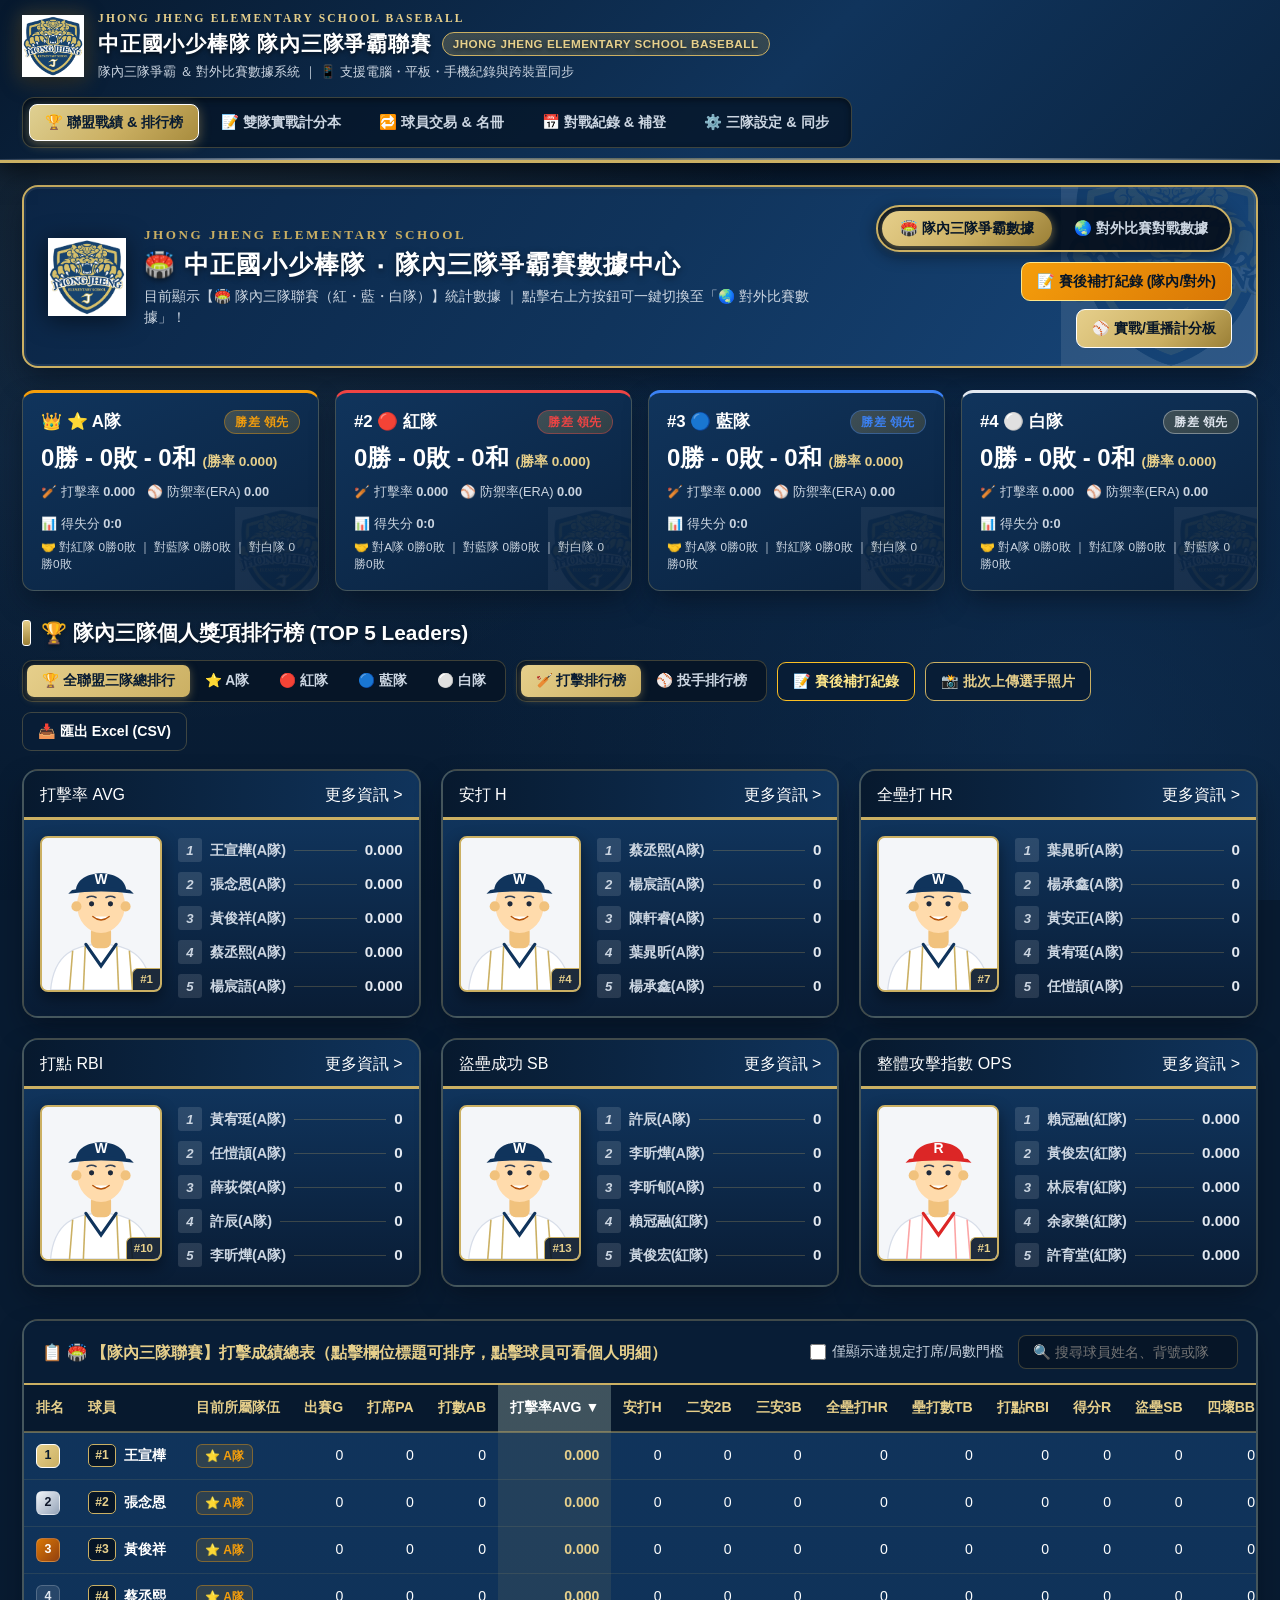
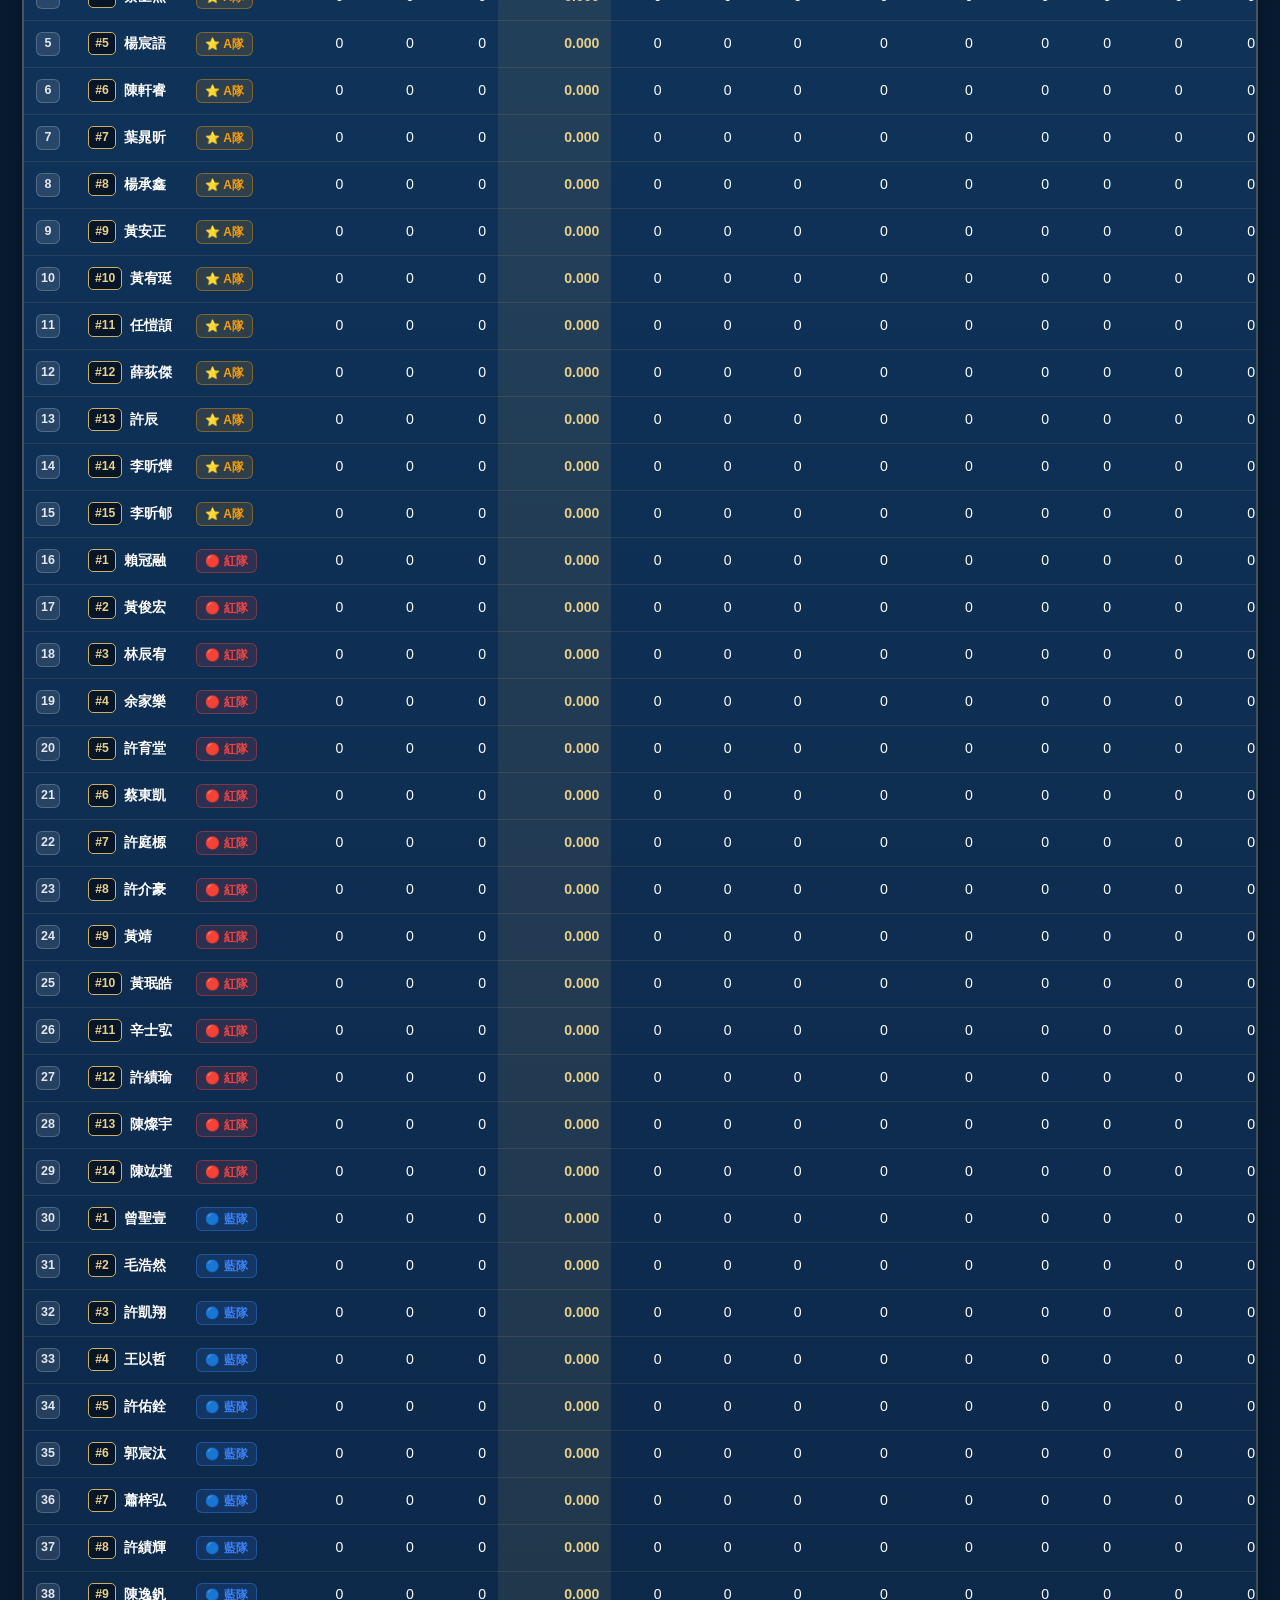
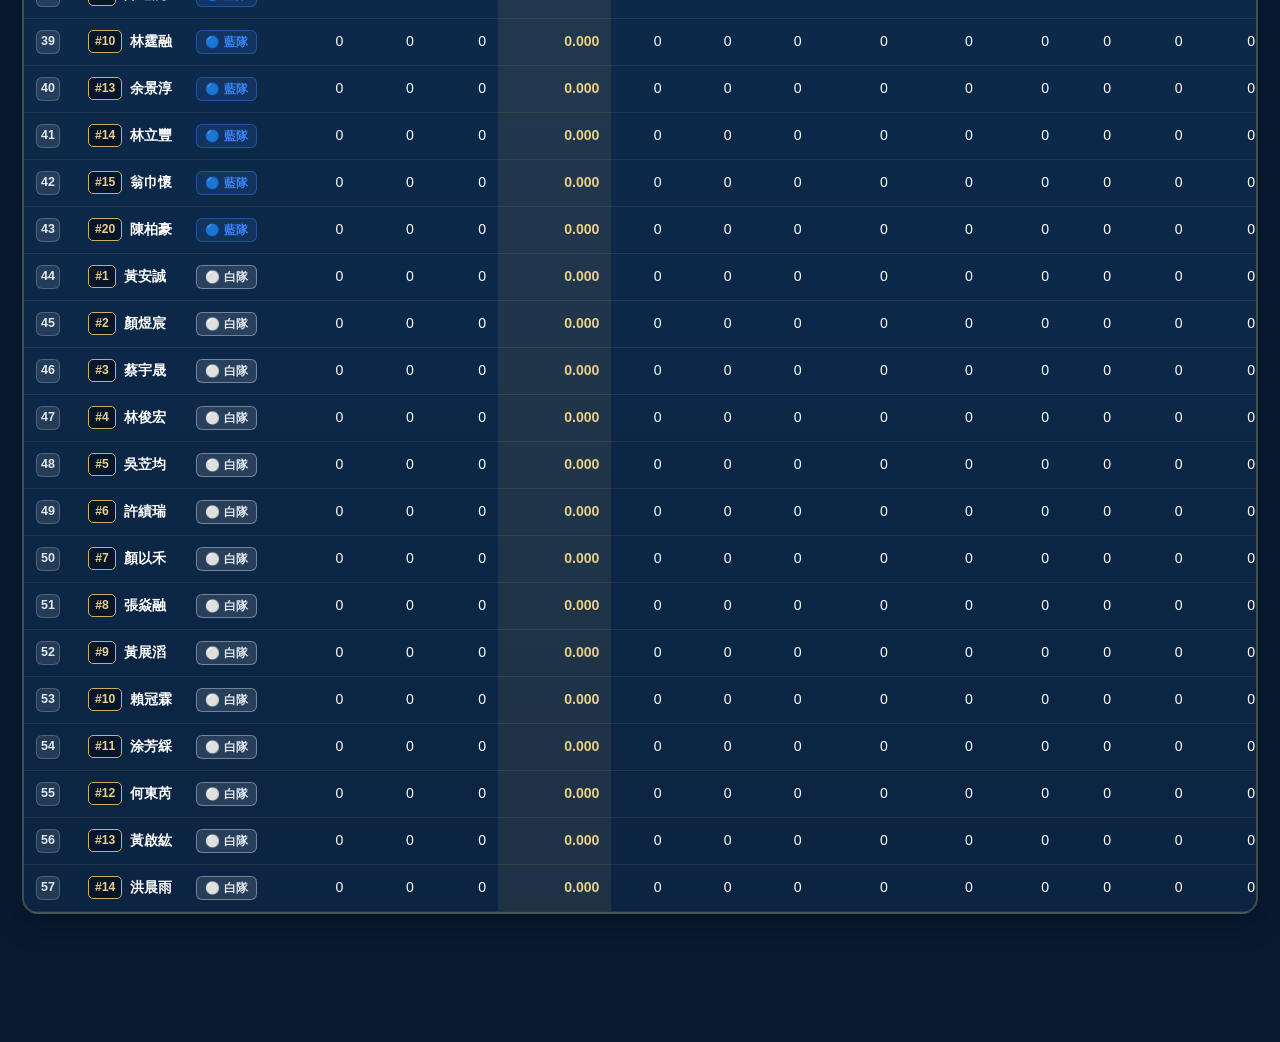
==== commit 63874007: "Add files via upload" ====
--- a/index.html
+++ b/index.html
@@ -162,13 +162,23 @@
 
                 <!-- 對外比賽專屬設定列（當選擇「對外正式/友誼賽」時顯示） -->
                 <div id="setup-external-fields" class="form-grid" style="display:none;margin-bottom:14px;padding:14px;background:rgba(56,189,248,0.1);border:1.5px solid #38bdf8;border-radius:12px;">
-                    <div class="form-group">
-                        <label style="color:#7dd3fc;font-weight:800;">⚔️ 外校對手學校名稱（必填）</label>
-                        <input type="text" id="setup-opp-name" class="form-control" placeholder="例如：復興國小、忠孝國小、東園國小" value="外校對手">
-                    </div>
-                    <div class="form-group">
+                    <div class="form-group" style="grid-column: 1 / -1;">
+                        <div style="display:flex;justify-content:space-between;align-items:center;margin-bottom:6px;flex-wrap:wrap;gap:6px;">
+                            <label style="color:#7dd3fc;font-weight:800;margin:0;">⚔️ 外校對手學校與秩序冊名單</label>
+                            <button type="button" class="btn" style="padding:4px 12px;font-size:0.8rem;background:rgba(56,189,248,0.2);border-color:#38bdf8;color:#7dd3fc;font-weight:800;" onclick="app.openOpponentRosterModal()">
+                                📋 預錄/編輯對手秩序冊名單庫
+                            </button>
+                        </div>
+                        <div style="display:flex;gap:8px;flex-wrap:wrap;">
+                            <select id="setup-opp-preset-select" class="form-control" style="flex:1;min-width:180px;" onchange="app.onOpponentPresetSelect(this.value)">
+                                <!-- 動態載入已預錄的學校 -->
+                            </select>
+                            <input type="text" id="setup-opp-name" class="form-control" style="flex:1;min-width:180px;" placeholder="外校對手學校名稱" value="外校對手" oninput="app.onOpponentNameInput(this.value)">
+                        </div>
+                    </div>
+                    <div class="form-group" style="grid-column: 1 / -1;">
                         <label style="color:#7dd3fc;font-weight:800;">🦁 中正國小攻守順序</label>
-                        <select id="setup-jj-side" class="form-control">
+                        <select id="setup-jj-side" class="form-control" onchange="app.updateSetupTeamLineups()">
                             <option value="away" selected>🚩 中正國小先攻（客隊・上半局打擊）</option>
                             <option value="home">🏠 中正國小後攻（主隊・下半局打擊）</option>
                         </select>
@@ -239,15 +249,51 @@
 
                 <!-- A2. 對外比賽（🦁 中正國小代表隊）先發打序與先發投手設定區 -->
                 <div id="setup-external-lineup-box" style="display:none;margin-top:16px;background:var(--bg-secondary);padding:16px;border-radius:12px;border:1.5px solid var(--jj-gold);">
-                    <h3 style="color:var(--jj-gold-light);margin-bottom:10px;">🦁 中正國小少棒代表隊 — 本場對外先發投手 ＆ 先發打序（⭐ A隊主力優先置頂）</h3>
+                    <h3 style="color:var(--jj-gold-light);margin-bottom:10px;">🦁 中正國小少棒代表隊 — 本場先發投手 ＆ 先發打序（⭐ A隊主力優先置頂）</h3>
                     <div class="form-grid" style="margin-bottom:12px;">
                         <div class="form-group">
                             <label>⚾ 中正國小本場先發投手 (SP)</label>
                             <select id="setup-ext-jj-sp" class="form-control"></select>
                         </div>
                     </div>
-                    <label style="display:block;font-size:0.84rem;color:var(--text-secondary);margin-bottom:6px;">🔢 點擊下方球員排入本場對外先發打序（第 1 棒 ～ 第 N 棒）：</label>
+                    <label style="display:block;font-size:0.84rem;color:var(--text-secondary);margin-bottom:6px;">🔢 點擊下方球員排入中正先發打序（第 1 棒 ～ 第 N 棒）：</label>
                     <div id="setup-ext-jj-lineup-list" style="display:grid;gap:6px;"></div>
+                </div>
+
+                <!-- A3. 對外比賽（⚔️ 外校對手）先發投手 ＆ 先發打序設定區【彈性雙模式】 -->
+                <div id="setup-external-opp-box" style="display:none;margin-top:16px;background:var(--bg-secondary);padding:16px;border-radius:12px;border:1.5px solid #38bdf8;">
+                    <div style="display:flex;justify-content:space-between;align-items:center;flex-wrap:wrap;gap:8px;margin-bottom:12px;">
+                        <h3 id="setup-opp-box-title" style="color:#7dd3fc;margin:0;">⚔️ 外校對手 — 本場先發投手 ＆ 先發打序</h3>
+                        <div style="display:flex;gap:6px;">
+                            <button type="button" id="btn-opp-mode-roster" class="btn active" style="padding:4px 12px;font-size:0.8rem;" onclick="app.toggleOpponentLineupMode('roster')">
+                                📋 秩序冊名單排打序 (推薦)
+                            </button>
+                            <button type="button" id="btn-opp-mode-quick" class="btn" style="padding:4px 12px;font-size:0.8rem;" onclick="app.toggleOpponentLineupMode('quick')">
+                                ⚡ 快速預設名單 (1~9棒自動生成)
+                            </button>
+                        </div>
+                    </div>
+
+                    <!-- 模式 1：秩序冊排陣模式 -->
+                    <div id="opp-mode-roster-view">
+                        <div class="form-grid" style="margin-bottom:12px;">
+                            <div class="form-group">
+                                <label>⚾ 對手本場先發投手 (SP)</label>
+                                <select id="setup-ext-opp-sp" class="form-control"></select>
+                            </div>
+                        </div>
+                        <label style="display:block;font-size:0.84rem;color:var(--text-secondary);margin-bottom:6px;">🔢 點擊下方球員排入對手先發打序（第 1 棒 ～ 第 N 棒）：</label>
+                        <div id="setup-ext-opp-lineup-list" style="display:grid;gap:6px;"></div>
+                    </div>
+
+                    <!-- 模式 2：快速預設模式 -->
+                    <div id="opp-mode-quick-view" style="display:none;padding:14px;background:rgba(56,189,248,0.08);border-radius:8px;border:1px dashed #38bdf8;">
+                        <div style="color:#7dd3fc;font-weight:800;font-size:0.92rem;margin-bottom:6px;">⚡ 免秩序冊・快速開賽模式</div>
+                        <p style="font-size:0.84rem;color:var(--text-secondary);margin:0 0 6px 0;line-height:1.5;">
+                            已啟用快速預設：對手先發投手預設為 <strong>#1 先發投手</strong>，打序預設為 <strong>#1 第1棒 ～ #9 第9棒</strong>。<br>
+                            比賽進行中，隨時可在記分板點擊打者/投手進行<strong>即時補填姓名背號</strong>或更換打者。
+                        </p>
+                    </div>
                 </div>
 
                 <div style="margin-top:20px;display:flex;justify-content:space-between;align-items:center;flex-wrap:wrap;gap:10px;">
@@ -381,6 +427,9 @@
                             <button class="touch-btn btn-ball" onclick="app.handlePitchBtn('ball')">
                                 壞球<small>Ball</small>
                             </button>
+                            <button class="touch-btn btn-walk" style="grid-column: 1 / -1;" onclick="app.handlePitchBtn('wp')">
+                                ⚡ 投手暴投<small>WP (+1暴投/壞球，壘上跑者推進一壘)</small>
+                            </button>
                         </div>
 
                         <div class="pad-group-title">
@@ -429,7 +478,10 @@
                             <button class="touch-btn btn-sac" onclick="app.handlePlayBtn('SF')">
                                 高飛犧牲打<small>SF (三壘得分)</small>
                             </button>
-                            <button class="touch-btn btn-walk" style="grid-column: span 3;" onclick="app.handlePlayBtn('ROE')">
+                            <button class="touch-btn btn-walk" style="grid-column: 1 / -1;border-color:#38bdf8;" onclick="app.handlePlayBtn('K_SAFE')">
+                                ⚡ 不死三振上壘 (Uncaught 3rd Strike) — 記 1 三振、打者上一壘、不計出局數
+                            </button>
+                            <button class="touch-btn btn-walk" style="grid-column: 1 / -1;" onclick="app.handlePlayBtn('ROE')">
                                 ⚠️ 守備失誤上壘 (Error / ROE) — 記守備方失誤 1 次、非自責分
                             </button>
                         </div>
@@ -437,8 +489,11 @@
                         <div class="utility-btn-row">
                             <button class="btn" onclick="app.openChangePitcherModal()">🔄 更換投手</button>
                             <button class="btn" onclick="app.promptChangeBatter()">🔢 排序打序 / 切換棒次</button>
-                            <button class="btn btn-primary" style="margin-left:auto;" onclick="app.openFinalizeGameModal()">
-                                🏁 結束比賽並結算兩隊成績
+                            <button class="btn" style="margin-left:auto;background:linear-gradient(135deg,#f59e0b,#d97706);color:#061527;font-weight:900;border-color:#fde68a;" onclick="app.openFinalizeGameModal('ruling')">
+                                ⚖️ 直接結束比賽 (勝負由紀錄組決定)
+                            </button>
+                            <button class="btn btn-primary" onclick="app.openFinalizeGameModal('normal')">
+                                🏁 正常結束並結算成績
                             </button>
                             <button class="btn btn-danger" onclick="app.cancelLiveGame()">放棄本場</button>
                         </div>
@@ -587,11 +642,11 @@
                         <div id="settings-teams-edit-list"></div>
                     </div>
                     <div class="form-group" style="margin-bottom:12px;">
-                        <label>防禦率 (ERA) 計算基準局數</label>
+                        <label>防禦率 (ERA) 計算公式基準局數</label>
                         <select id="set-era-base" class="form-control">
-                            <option value="4" selected>4 局制（隊內比賽標準 ERA = 自責分 × 4 ÷ 局數）</option>
-                            <option value="6">6 局制（正式少棒標準 ERA = 自責分 × 6 ÷ 局數）</option>
-                            <option value="9">9 局制（職棒 CPBL 標準 ERA = 自責分 × 9 ÷ 局數）</option>
+                            <option value="9" selected>9 局制（標準棒球公式 ERA = 自責分 × 9 ÷ 投球局數）</option>
+                            <option value="6">6 局制（備選參考）</option>
+                            <option value="4">4 局制（備選參考）</option>
                         </select>
                     </div>
                     <div class="form-group" style="margin-bottom:16px;">
@@ -613,18 +668,23 @@
                         <button class="btn" onclick="app.downloadFirebaseConfigFile()">📥 下載 firebase-config.js 設定檔（供上傳 GitHub）</button>
                     </div>
 
-                    <h3 style="color:var(--cpbl-gold-light);margin-bottom:10px;">📱 本地備份與區域網路同步</h3>
+                    <h3 style="color:var(--cpbl-gold-light);margin-bottom:10px;">📦 全系統總檔下載與備份中心（含隊內爭霸 ＋ 對外比賽全部資料）</h3>
                     <p style="font-size:0.84rem;color:var(--text-secondary);margin-bottom:12px;">
-                        除了 Firebase 雲端同步外，您也可以隨時匯出/匯入 JSON 備份檔，或匯出 Excel 統計表。
+                        一鍵下載包含【🏟️ 隊內三隊爭霸賽】與【🌏 對外正式/友誼賽】的所有球員名單、投打排行榜、逐場比賽紀錄與秩序冊對手庫：
                     </p>
 
                     <div style="display:flex;flex-wrap:wrap;gap:10px;margin-bottom:20px;">
-                        <button class="btn btn-primary" onclick="app.exportJSONBackup()">📤 匯出三隊完整備份 (.json)</button>
+                        <button class="btn btn-primary" onclick="app.exportJSONBackup()">📤 匯出全系統完整總備份 (.json｜含隊內＋對外＋秩序冊)</button>
                         <label class="btn" style="cursor:pointer;">
-                            📥 匯入備份檔 (.json)
+                            📥 匯入還原總備份檔 (.json)
                             <input type="file" accept=".json" style="display:none;" onchange="app.importJSONBackup(event)">
                         </label>
-                        <button class="btn" onclick="app.exportCSVStats()">📊 匯出 Excel 統計表 (.csv)</button>
+                        <button class="btn" style="background:linear-gradient(135deg,#065f46,#047857);color:#ecfdf5;border-color:#34d399;font-weight:900;" onclick="app.exportCSVStats()">
+                            📊 下載 Excel 完整數據總表 (.csv｜含隊內＋對外投打＆逐場明細)
+                        </button>
+                        <button class="btn" style="border-color:var(--jj-gold);color:var(--jj-gold-light);font-weight:800;" onclick="app.exportExcelWorkbook()">
+                            📑 下載 Excel 多工作表分頁總檔 (.xls｜6大工作表分頁)
+                        </button>
                     </div>
 
                     <div style="padding-top:16px;border-top:1px solid var(--border-color);display:flex;gap:10px;flex-wrap:wrap;">
@@ -665,6 +725,132 @@
         </button>
     </nav>
 
+    <!-- 對手秩序冊名單庫管理 Modal -->
+    <div id="opponent-roster-modal" class="modal-backdrop" onclick="if(event.target===this)app.closeModal('opponent-roster-modal')">
+        <div class="modal-panel" style="max-width:920px;">
+            <div class="modal-header">
+                <h3 style="color:#7dd3fc;font-size:1.15rem;margin:0;display:flex;align-items:center;gap:6px;">
+                    📋 對手學校秩序冊名單庫管理
+                </h3>
+                <button type="button" class="btn" style="padding:4px 10px;" onclick="app.closeModal('opponent-roster-modal')">✕ 關閉</button>
+            </div>
+
+            <!-- 頂部：秩序冊相片 (JPG) / PDF 自動智慧抓取區 -->
+            <div style="background:rgba(56,189,248,0.12);border:1.5px solid #38bdf8;border-radius:12px;padding:14px;margin-bottom:14px;">
+                <div style="display:flex;justify-content:space-between;align-items:center;flex-wrap:wrap;gap:10px;">
+                    <div>
+                        <div style="font-weight:900;color:#7dd3fc;font-size:1.02rem;display:flex;align-items:center;gap:6px;">
+                            📷 秩序冊照片/截圖 (JPG) ＆ 整本 PDF 自動抓取
+                        </div>
+                        <div style="font-size:0.8rem;color:var(--text-secondary);margin-top:3px;">
+                            不用逐字打！拍下單頁秩序冊照片（JPG/PNG）或傳入 PDF，系統自動 OCR 辨識隊名、背號與球員！
+                        </div>
+                    </div>
+                    <div>
+                        <input type="file" id="opp-pdf-file-input" accept=".pdf,image/jpeg,image/png,image/webp" multiple style="display:none;" onchange="app.handlePdfRosterUpload(event)">
+                        <label for="opp-pdf-file-input" class="btn btn-primary" style="cursor:pointer;font-size:0.88rem;padding:9px 18px;background:linear-gradient(135deg,#0284c7,#0369a1);border-color:#38bdf8;font-weight:900;">
+                            📸 選擇/拍攝秩序冊相片 (JPG 或 PDF)
+                        </label>
+                    </div>
+                </div>
+                <div id="opp-pdf-progress-bar" style="display:none;margin-top:10px;padding:8px 12px;background:rgba(6,21,39,0.85);border-radius:8px;border:1px dashed #38bdf8;">
+                    <div style="font-size:0.82rem;color:#7dd3fc;font-weight:800;" id="opp-pdf-progress-text">正在辨識相片文字...</div>
+                </div>
+            </div>
+
+            <!-- 💡 手機最快神技提示列 -->
+            <div style="margin-bottom:14px;padding:9px 12px;background:rgba(245,158,11,0.12);border:1px dashed #f59e0b;border-radius:8px;font-size:0.8rem;color:#fde68a;display:flex;align-items:center;gap:8px;">
+                <span style="font-size:1.1rem;">💡</span>
+                <span><b>手機最快神技：</b>在 LINE 群組點開對手秩序冊照片 ➔ 按右下角 <b>[T] 文字辨識</b> ➔ 點「複製全部」 ➔ 點下方「⚡ 貼上一鍵解析」，<b>1 秒內 100% 精準匯入！</b></span>
+            </div>
+
+            <!-- PDF 解析成果預覽確認面板 (平時隱藏，解析出成果時顯示) -->
+            <div id="opp-pdf-preview-panel" style="display:none;background:rgba(16,185,129,0.12);border:1.5px solid #10b981;border-radius:12px;padding:14px;margin-bottom:16px;">
+                <div style="display:flex;justify-content:space-between;align-items:center;flex-wrap:wrap;gap:8px;margin-bottom:10px;">
+                    <div style="font-weight:900;color:#6ee7b7;font-size:0.96rem;" id="opp-pdf-preview-title">
+                        🎉 成功辨識出隊伍！
+                    </div>
+                    <div style="display:flex;gap:6px;">
+                        <button type="button" class="btn" style="padding:4px 10px;font-size:0.78rem;" onclick="app.toggleAllPdfPreviewTeams(true)">全選</button>
+                        <button type="button" class="btn" style="padding:4px 10px;font-size:0.78rem;" onclick="app.toggleAllPdfPreviewTeams(false)">取消全選</button>
+                        <button type="button" class="btn btn-primary" style="padding:5px 14px;font-size:0.82rem;background:#10b981;border-color:#34d399;font-weight:900;" onclick="app.confirmImportPdfRosters()">
+                            ✅ 一鍵匯入選取的所有隊伍
+                        </button>
+                    </div>
+                </div>
+                <div id="opp-pdf-preview-list" style="display:grid;grid-template-columns:repeat(auto-fill, minmax(240px, 1fr));gap:8px;max-height:200px;overflow-y:auto;padding:4px;"></div>
+            </div>
+
+            <div style="display:grid;grid-template-columns:repeat(auto-fit, minmax(260px, 1fr));gap:16px;">
+                <!-- 左側：已儲存的學校清單 -->
+                <div style="background:var(--bg-primary);padding:14px;border-radius:10px;border:1px solid var(--border-color);">
+                    <div style="display:flex;justify-content:space-between;align-items:center;margin-bottom:10px;">
+                        <div style="font-size:0.86rem;font-weight:800;color:var(--jj-gold-light);">
+                            🏫 已預錄的對手學校
+                        </div>
+                        <button type="button" class="btn btn-danger" style="padding:2px 8px;font-size:0.74rem;" onclick="app.clearAllOpponentTeamsFromModal()">
+                            清空名單
+                        </button>
+                    </div>
+                    <div id="opp-modal-teams-list" style="display:flex;flex-direction:column;gap:6px;max-height:240px;overflow-y:auto;margin-bottom:12px;"></div>
+                    <div style="display:flex;gap:6px;">
+                        <input type="text" id="opp-modal-new-team-name" class="form-control" placeholder="輸入新學校名稱 (如：台南協進)">
+                        <button type="button" class="btn btn-primary" style="white-space:nowrap;padding:4px 10px;" onclick="app.addNewOpponentTeamFromModal()">＋ 新增學校</button>
+                    </div>
+                </div>
+
+                <!-- 右側：當前學校的秩序冊球員編輯區 -->
+                <div style="background:var(--bg-primary);padding:14px;border-radius:10px;border:1px solid var(--border-color);">
+                    <div style="display:flex;justify-content:space-between;align-items:center;margin-bottom:8px;">
+                        <div style="font-size:0.86rem;font-weight:800;color:#7dd3fc;" id="opp-modal-cur-team-title">
+                            📝 編輯名冊
+                        </div>
+                        <button type="button" class="btn btn-danger" style="padding:2px 8px;font-size:0.75rem;" onclick="app.deleteCurrentOpponentTeamFromModal()">
+                            🗑️ 刪除此學校
+                        </button>
+                    </div>
+
+                    <!-- 批次複製貼上解析區 (支援 LINE/文字 秩序冊) -->
+                    <details style="margin-bottom:12px;background:rgba(56,189,248,0.06);border:1px dashed #38bdf8;border-radius:8px;padding:8px 10px;">
+                        <summary style="cursor:pointer;font-size:0.82rem;font-weight:800;color:#7dd3fc;">
+                            ⚡ 貼上 LINE / 文字名單 一鍵解析匯入 (點開查看)
+                        </summary>
+                        <p style="font-size:0.76rem;color:var(--text-secondary);margin:6px 0 4px 0;">
+                            每行格式支援：「背號 姓名 守位」或「背號 姓名」，例如：<br>
+                            <code>1 邱大偉 投手</code> 或 <code>10 張維 一壘手</code>
+                        </p>
+                        <textarea id="opp-modal-batch-text" class="form-control" rows="4" style="font-size:0.82rem;margin-bottom:6px;" placeholder="在此貼上多位選手資料..."></textarea>
+                        <button type="button" class="btn btn-primary" style="padding:4px 10px;font-size:0.8rem;" onclick="app.parseAndApplyOpponentRosterBatch()">
+                            ⚡ 一鍵解析填入下方名單
+                        </button>
+                    </details>
+
+                    <div style="max-height:220px;overflow-y:auto;border:1px solid var(--border-color);border-radius:6px;padding:6px;margin-bottom:10px;">
+                        <table style="width:100%;font-size:0.84rem;">
+                            <thead>
+                                <tr style="color:var(--text-secondary);border-bottom:1px solid var(--border-color);text-align:left;">
+                                    <th style="padding:4px;width:70px;">背號</th>
+                                    <th style="padding:4px;">姓名</th>
+                                    <th style="padding:4px;width:90px;">守位</th>
+                                    <th style="padding:4px;width:40px;"></th>
+                                </tr>
+                            </thead>
+                            <tbody id="opp-modal-players-tbody"></tbody>
+                        </table>
+                    </div>
+                    <div style="display:flex;justify-content:space-between;align-items:center;flex-wrap:wrap;gap:8px;">
+                        <button type="button" class="btn" style="padding:4px 10px;font-size:0.8rem;" onclick="app.addOpponentRosterRow()">
+                            ＋ 新增選手列
+                        </button>
+                        <button type="button" class="btn btn-primary" style="padding:6px 16px;font-size:0.85rem;" onclick="app.saveOpponentRosterFromModal()">
+                            💾 儲存名冊設定
+                        </button>
+                    </div>
+                </div>
+            </div>
+        </div>
+    </div>
+
     <!-- 通用彈窗 Modal -->
     <div id="runner-action-modal" class="modal-backdrop" onclick="if(event.target===this)app.closeModal('runner-action-modal')">
         <div class="modal-panel">
@@ -680,6 +866,9 @@
     <script src="js/data.js"></script>
     <script src="js/stats-engine.js"></script>
     <script src="js/scorebook.js"></script>
+    <script src="js/pdf.min.js"></script>
+    <script src="js/tesseract.min.js"></script>
+    <script src="js/pdf-roster-parser.js"></script>
     <script src="js/app.js"></script>
 </body>
 </html>
--- a/css/styles.css
+++ b/css/styles.css
@@ -702,6 +702,35 @@
     color: var(--jj-gold-light);
     font-weight: 900;
     background: rgba(203, 176, 99, 0.1);
+}
+
+.qb-sticky-table {
+    border-collapse: separate;
+    border-spacing: 0;
+}
+
+.qb-sticky-table thead th {
+    position: sticky;
+    top: 0;
+    z-index: 3;
+    background: #07192e;
+    box-shadow: inset 0 -2px 0 rgba(203, 176, 99, 0.55);
+}
+
+.qb-sticky-table thead th.sticky-col-left {
+    left: 0;
+    z-index: 5;
+    background: #091e3a;
+    box-shadow: inset -1px -2px 0 rgba(203, 176, 99, 0.55);
+}
+
+.qb-sticky-table tbody td.sticky-col-left {
+    position: sticky;
+    left: 0;
+    z-index: 2;
+    background: #0a2240;
+    white-space: nowrap;
+    box-shadow: inset -1px 0 0 rgba(203, 176, 99, 0.25);
 }
 
 .player-link-cell {
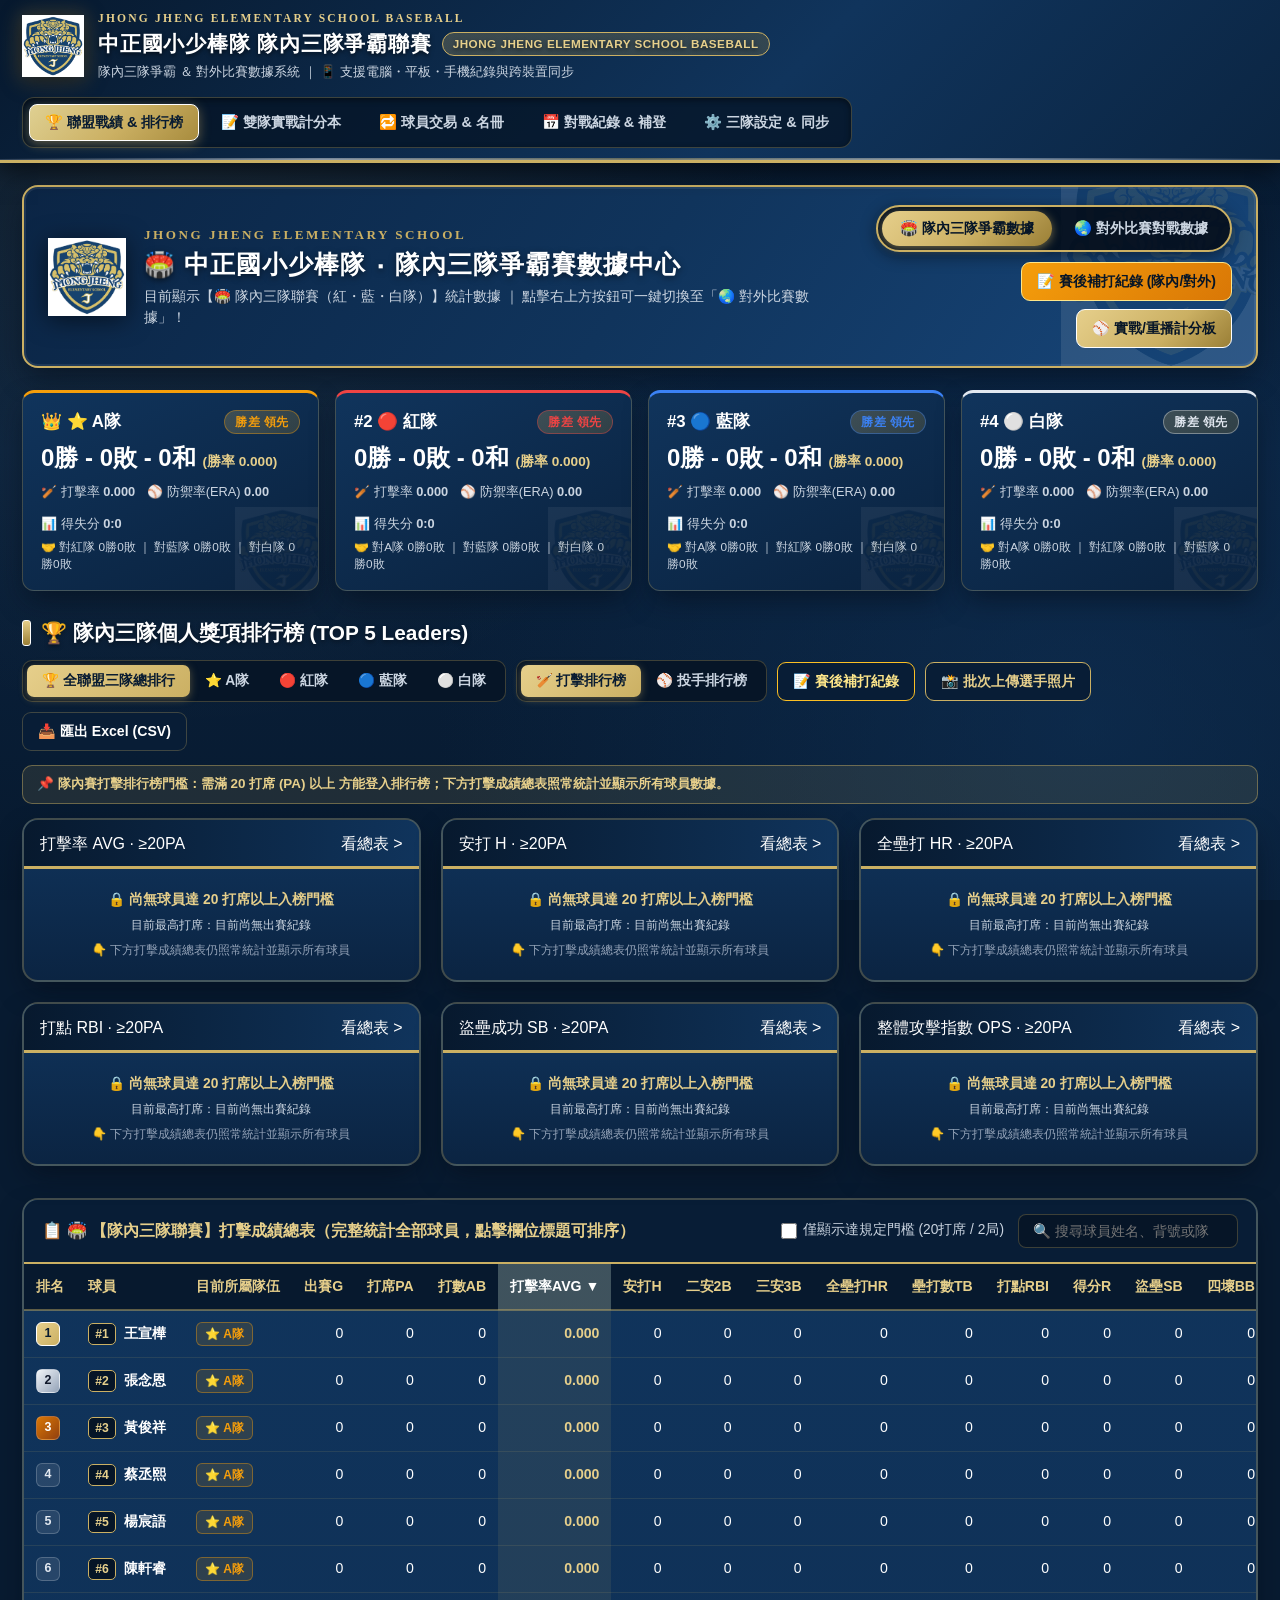
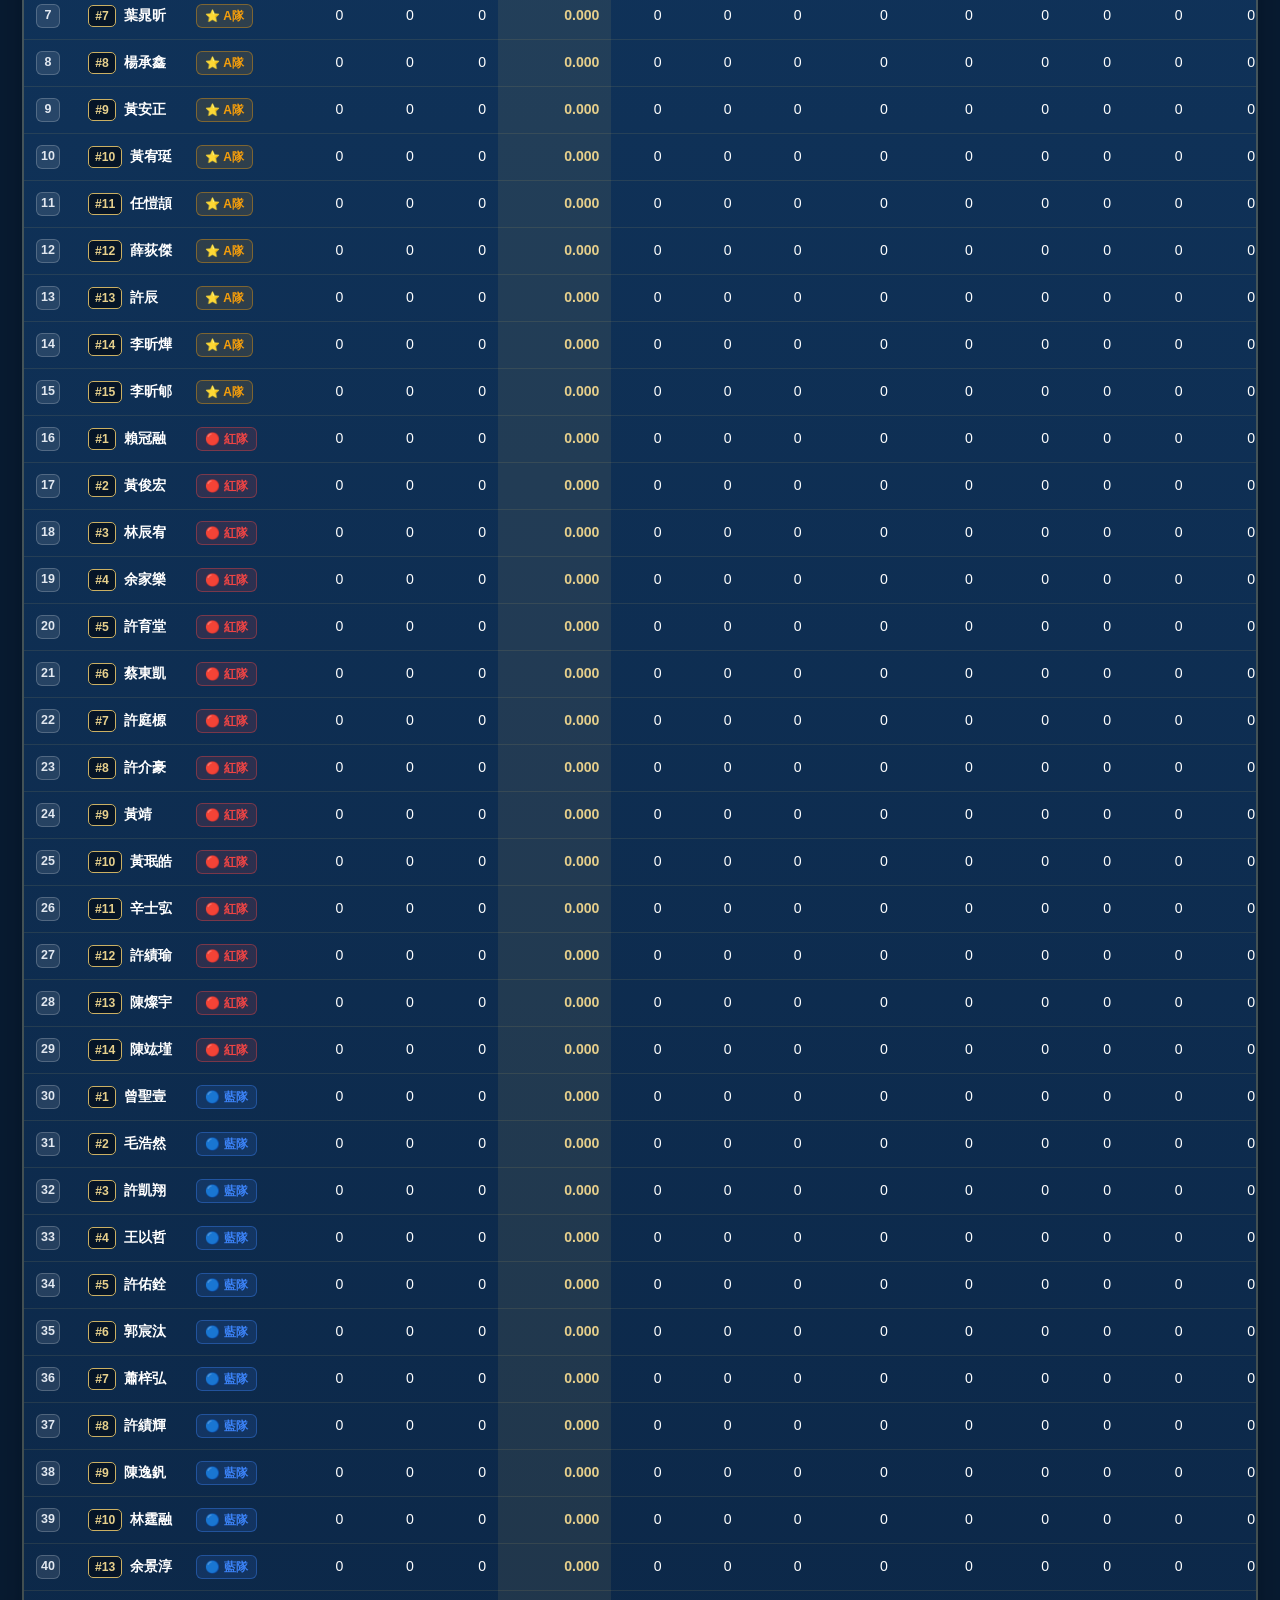
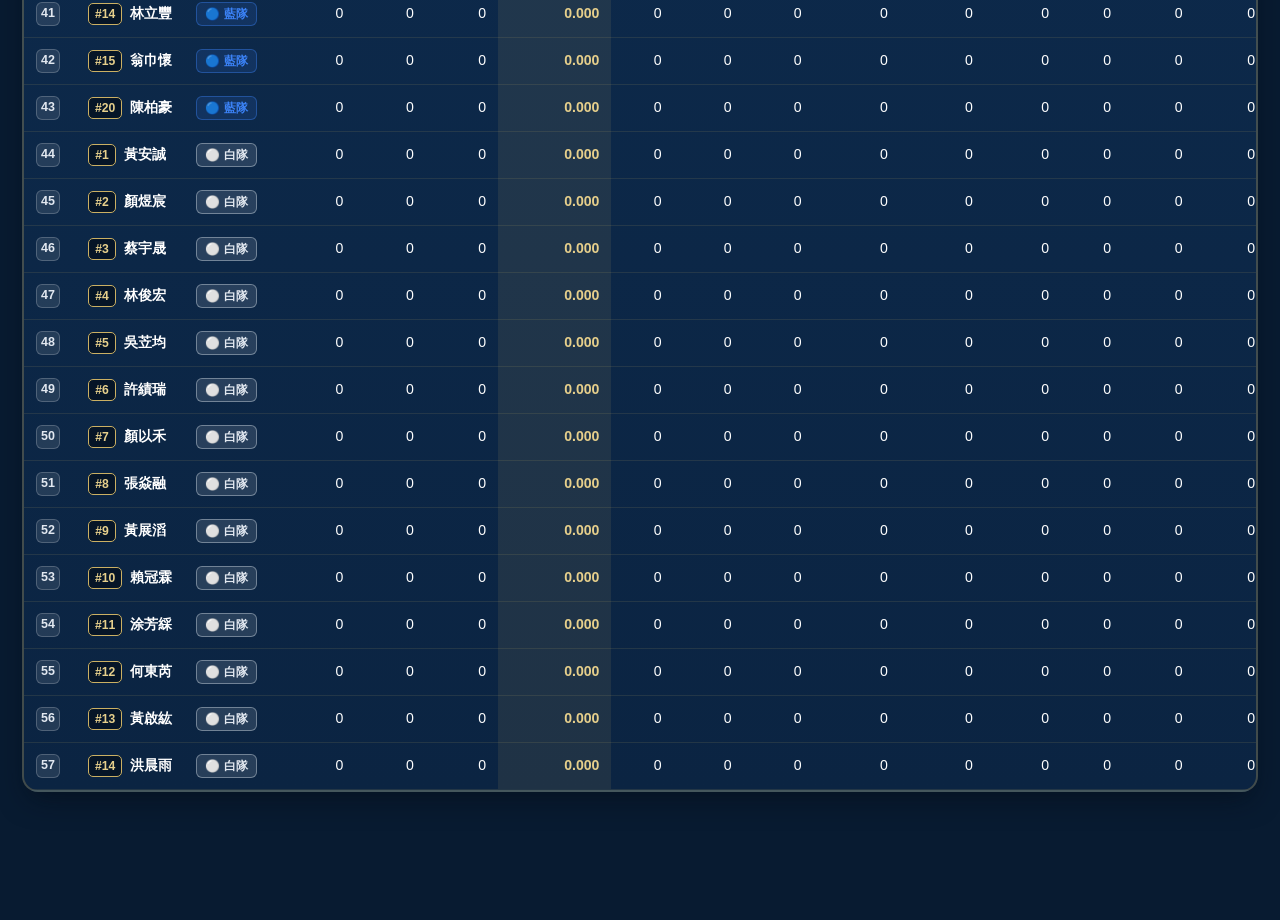
==== commit 7dd114d2: "Add files via upload" ====
--- a/index.html
+++ b/index.html
@@ -96,6 +96,11 @@
                 </div>
             </div>
 
+            <!-- 上方排行榜入榜門檻說明列 -->
+            <div id="toplist-qualify-hint" style="margin:-4px 0 14px 0;padding:8px 14px;background:rgba(203,176,99,0.12);border:1px solid rgba(203,176,99,0.45);border-radius:10px;font-size:0.84rem;color:var(--jj-gold-light);font-weight:700;display:flex;justify-content:space-between;align-items:center;flex-wrap:wrap;gap:8px;">
+                <span>📌 打擊排行榜需滿 <strong>20 打席 (PA) 以上</strong> 方能登入排行榜；下方成績總表照常統計所有球員數據。</span>
+            </div>
+
             <!-- CPBL 風格 TOP 5 榮譽卡片網格 -->
             <div id="toplist-podium-grid" class="toplist-grid"></div>
 
@@ -106,7 +111,7 @@
                     <div style="display:flex;align-items:center;gap:14px;flex-wrap:wrap;">
                         <label style="display:flex;align-items:center;gap:6px;font-size:0.86rem;cursor:pointer;color:var(--text-secondary);">
                             <input type="checkbox" onchange="app.toggleQualifyFilter(this.checked)" style="width:16px;height:16px;">
-                            僅顯示達規定打席/局數門檻
+                            僅顯示達規定門檻 (20打席 / 2局)
                         </label>
                         <input type="search" class="search-input" placeholder="🔍 搜尋球員姓名、背號或隊伍..." oninput="app.setSearchQuery(this.value)">
                     </div>
@@ -387,9 +392,42 @@
                         <!-- 當前打者 vs 投手雙邊對決資訊列 -->
                         <div id="live-matchup-info" class="matchup-bar"></div>
 
+                        <!-- 文字轉播上方同步記分板（寬度與文字轉播一致，方便隨時查看目前比分與局數） -->
+                        <div id="live-sub-scoreboard-box" class="scoreboard-box sub-scoreboard-box" style="margin-top:14px;margin-bottom:0;">
+                            <div class="scoreboard-top-meta">
+                                <span id="live-tournament-title-sub">比賽進行中</span>
+                                <span id="live-inning-badge-sub" class="inning-badge-live">1局上</span>
+                            </div>
+                            <div class="table-scroll-wrapper">
+                                <table id="live-linescore-table-sub" class="linescore-table"></table>
+                            </div>
+                            <div class="bso-pitch-strip">
+                                <div class="bso-group">
+                                    <div class="bso-item">
+                                        <span style="color:var(--ball-green);">B</span>
+                                        <span id="dot-b-1-sub" class="bso-dot"></span>
+                                        <span id="dot-b-2-sub" class="bso-dot"></span>
+                                        <span id="dot-b-3-sub" class="bso-dot"></span>
+                                    </div>
+                                    <div class="bso-item">
+                                        <span style="color:var(--strike-yellow);">S</span>
+                                        <span id="dot-s-1-sub" class="bso-dot"></span>
+                                        <span id="dot-s-2-sub" class="bso-dot"></span>
+                                    </div>
+                                    <div class="bso-item">
+                                        <span style="color:var(--out-red);">O</span>
+                                        <span id="dot-o-1-sub" class="bso-dot"></span>
+                                        <span id="dot-o-2-sub" class="bso-dot"></span>
+                                    </div>
+                                </div>
+                                <div id="live-pitch-count-pill-sub" class="pitch-limit-pill">⚾ 投手用球數：0 球</div>
+                            </div>
+                        </div>
+
                         <div class="action-pad-card play-log-card" style="margin-top:14px;">
-                            <div class="pad-group-title">
+                            <div class="pad-group-title" style="display:flex;justify-content:space-between;align-items:center;gap:8px;flex-wrap:wrap;">
                                 <span>📢 即時逐球/打席文字轉播 (Play-by-Play)</span>
+                                <button type="button" class="btn" style="padding:3px 9px;font-size:0.74rem;" onclick="app.downloadLivePlayByPlay()">📥 下載目前轉播</button>
                             </div>
                             <div id="live-play-log" class="play-log-list"></div>
                         </div>
@@ -481,13 +519,20 @@
                             <button class="touch-btn btn-walk" style="grid-column: 1 / -1;border-color:#38bdf8;" onclick="app.handlePlayBtn('K_SAFE')">
                                 ⚡ 不死三振上壘 (Uncaught 3rd Strike) — 記 1 三振、打者上一壘、不計出局數
                             </button>
+                            <button class="touch-btn btn-walk" style="grid-column: span 2;" onclick="app.handlePlayBtn('FC')">
+                                🔀 野手選擇上壘 (FC)<small>打者上一壘 (打數+1)</small>
+                            </button>
+                            <button class="touch-btn btn-out" style="border-color:#f97316;" onclick="app.handleFieldingErrorBtn()">
+                                💥 守備失誤<small>守備方失誤次數 +1 E</small>
+                            </button>
                             <button class="touch-btn btn-walk" style="grid-column: 1 / -1;" onclick="app.handlePlayBtn('ROE')">
-                                ⚠️ 守備失誤上壘 (Error / ROE) — 記守備方失誤 1 次、非自責分
+                                ⚠️ 守備失誤上壘 (Error / ROE) — 記打者上壘 ＋ 守備方失誤 1 次
                             </button>
                         </div>
 
                         <div class="utility-btn-row">
                             <button class="btn" onclick="app.openChangePitcherModal()">🔄 更換投手</button>
+                            <button class="btn" style="border-color:#38bdf8;color:#7dd3fc;font-weight:800;" onclick="app.openPinchSubModal('PH')">🔄 代打 / 代跑</button>
                             <button class="btn" onclick="app.promptChangeBatter()">🔢 排序打序 / 切換棒次</button>
                             <button class="btn" style="margin-left:auto;background:linear-gradient(135deg,#f59e0b,#d97706);color:#061527;font-weight:900;border-color:#fde68a;" onclick="app.openFinalizeGameModal('ruling')">
                                 ⚖️ 直接結束比賽 (勝負由紀錄組決定)
@@ -610,6 +655,7 @@
             <div class="section-toolbar">
                 <h2 class="section-title" id="games-history-section-title">歷史對戰計分本與成績查詢（隊內三隊賽 ＆ 對外賽事）</h2>
                 <div style="display:flex;gap:10px;flex-wrap:wrap;">
+                    <button class="btn" style="border-color:#38bdf8;color:#7dd3fc;font-weight:800;" onclick="app.openPlayByPlayDownloadModal()">📢 挑選場次下載文字轉播</button>
                     <button class="btn" style="background:linear-gradient(135deg,#0f3d3e,#0b5345);color:#fff;border-color:#34d399;font-weight:900;" onclick="app.openQuickBoxEntryModal(null, 'external')">🌏 補打對外比賽紀錄</button>
                     <button class="btn" onclick="app.openQuickBoxEntryModal(null, 'intra')">🏟️ 補打隊內比賽紀錄</button>
                     <button class="btn btn-primary" onclick="app.switchTab('scorebook')">⚾ 前往實戰計分本</button>
@@ -683,7 +729,10 @@
                             📊 下載 Excel 完整數據總表 (.csv｜含隊內＋對外投打＆逐場明細)
                         </button>
                         <button class="btn" style="border-color:var(--jj-gold);color:var(--jj-gold-light);font-weight:800;" onclick="app.exportExcelWorkbook()">
-                            📑 下載 Excel 多工作表分頁總檔 (.xls｜6大工作表分頁)
+                            📑 下載 Excel 多工作表分頁總檔 (.xls｜7大工作表分頁)
+                        </button>
+                        <button class="btn" style="border-color:#38bdf8;color:#7dd3fc;font-weight:800;" onclick="app.openPlayByPlayDownloadModal()">
+                            📢 挑選場次下載文字轉播 (.txt/.csv)
                         </button>
                     </div>
 
--- a/css/styles.css
+++ b/css/styles.css
@@ -764,14 +764,18 @@
    ========================================================================== */
 .scorebook-layout {
     display: grid;
-    grid-template-columns: 1.05fr 1.25fr;
+    grid-template-columns: minmax(0, 1.05fr) minmax(0, 1.25fr);
     gap: 18px;
     align-items: start;
 }
 
+.scorebook-layout > * {
+    min-width: 0;
+}
+
 @media (max-width: 960px) {
     .scorebook-layout {
-        grid-template-columns: 1fr;
+        grid-template-columns: minmax(0, 1fr);
     }
 }
 
@@ -1534,8 +1538,14 @@
         order: 3;
     }
 
+    .live-scorebook-grid .sub-scoreboard-box {
+        order: 4;
+        margin-top: 0 !important;
+        width: 100%;
+    }
+
     .live-scorebook-grid .play-log-card {
-        order: 4;
+        order: 5;
         margin-top: 0 !important;
     }
 }
